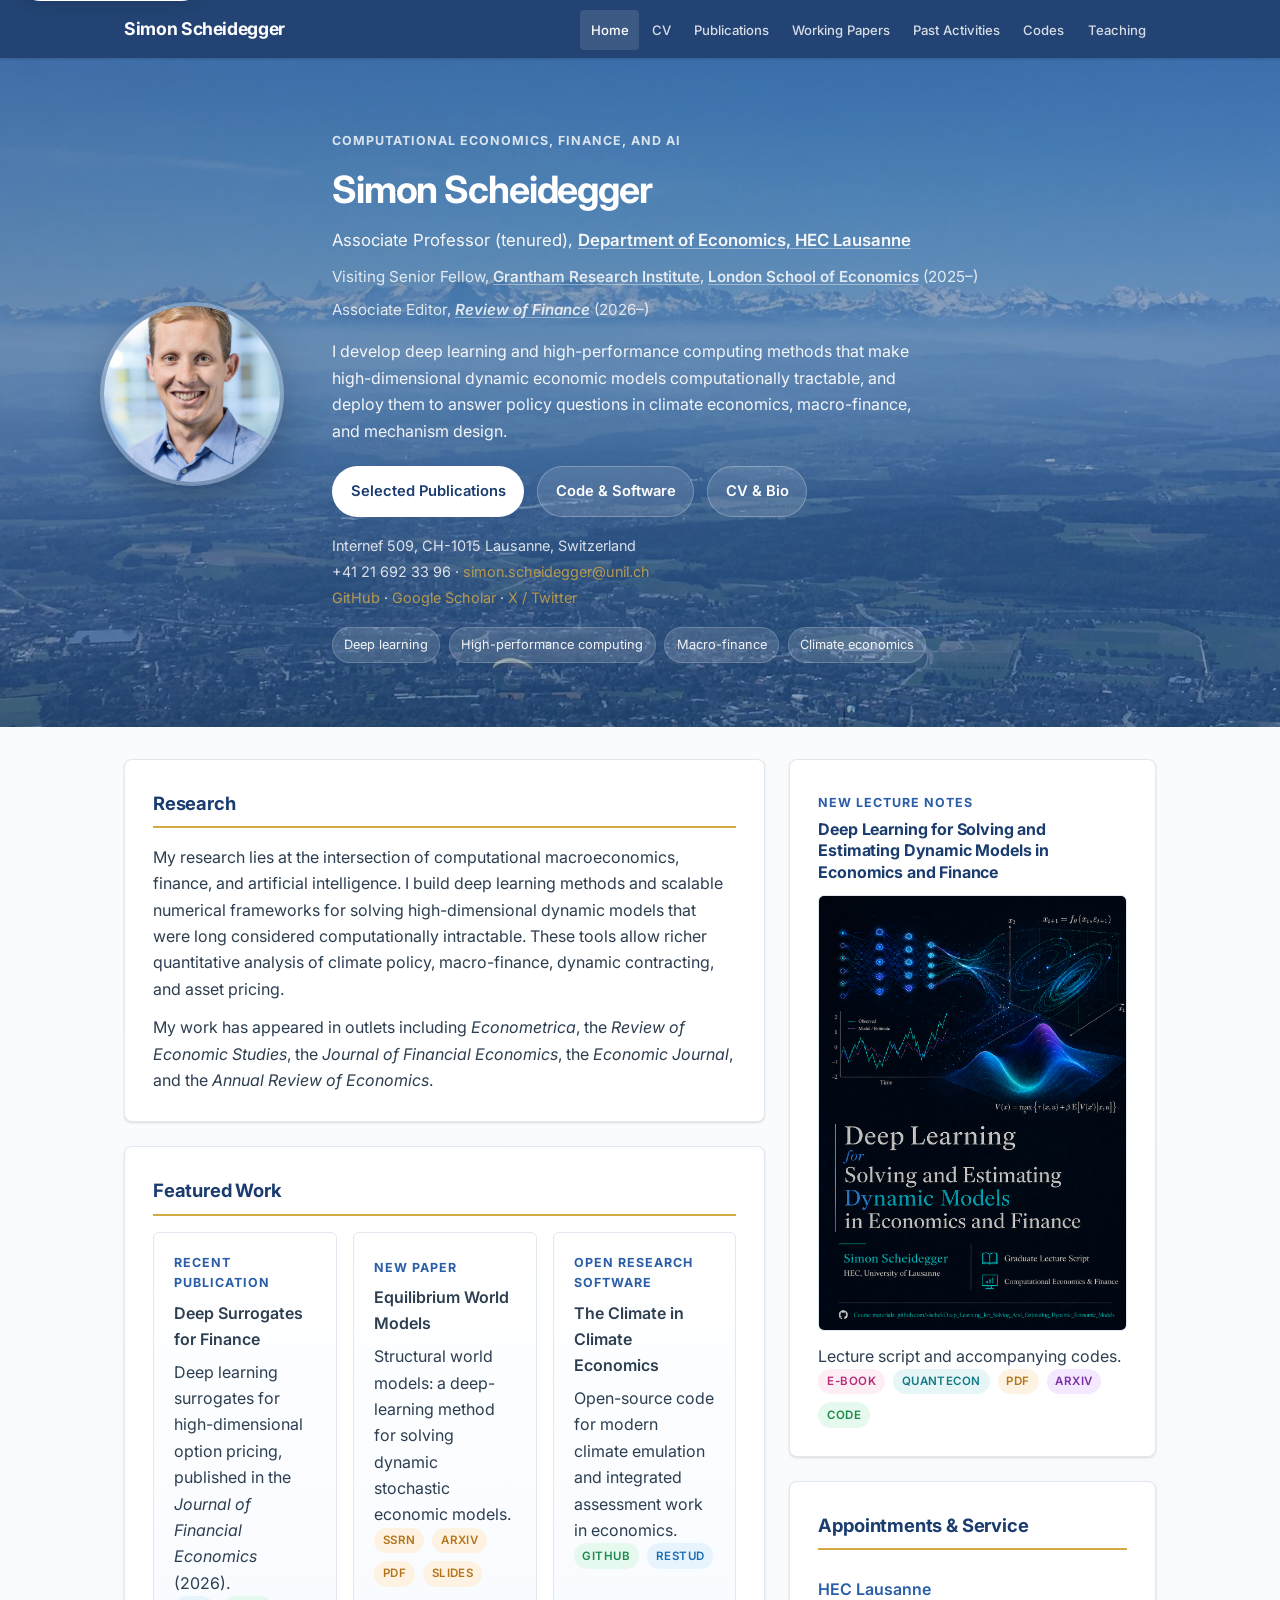
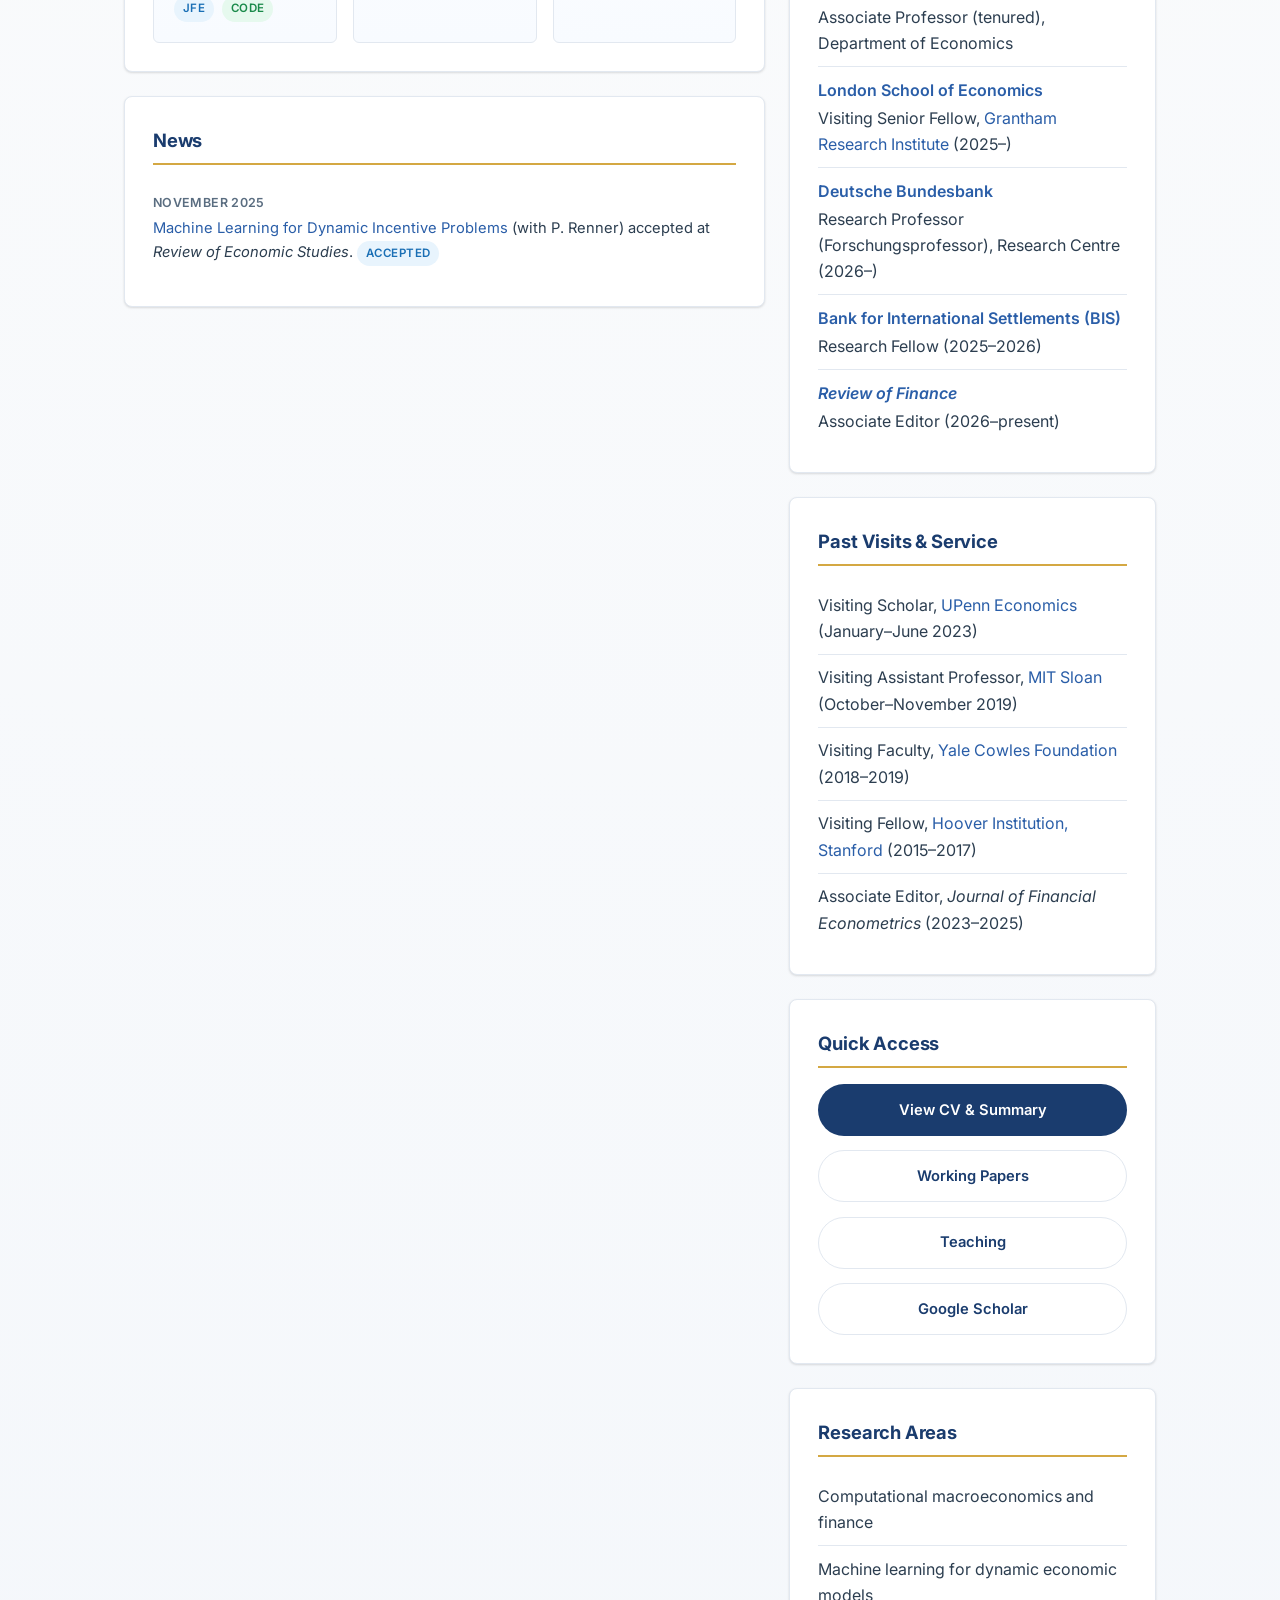
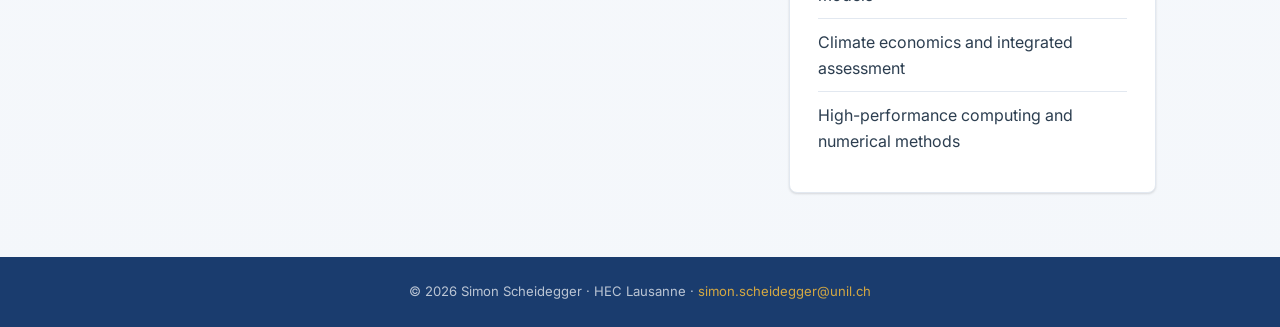
==== index.html @ c7ef3d3a "Reorganize home-page sidebar for readability - Fix double spacing between cards (card margin plus gr" ====
<!DOCTYPE html>
<html lang="en">
<head>
  <meta charset="UTF-8">
  <meta name="viewport" content="width=device-width, initial-scale=1.0">
  <title>Simon Scheidegger | Computational Economics, Finance, and AI</title>
  <meta name="description" content="Personal website of Simon Scheidegger, Associate Professor at HEC Lausanne. Research in computational macroeconomics, finance, climate economics, and machine learning.">
  <link rel="canonical" href="https://sischei.github.io/">
  <meta property="og:site_name" content="Simon Scheidegger">
  <meta property="og:title" content="Simon Scheidegger | Computational Economics, Finance, and AI">
  <meta property="og:description" content="Research in computational macroeconomics, finance, climate economics, and machine learning at HEC Lausanne.">
  <meta property="og:type" content="website">
  <meta property="og:url" content="https://sischei.github.io/">
  <meta property="og:image" content="https://sischei.github.io/assets/portrait-share.jpg">
  <meta property="og:image:alt" content="Portrait of Simon Scheidegger">
  <meta name="twitter:card" content="summary">
  <meta name="twitter:title" content="Simon Scheidegger">
  <meta name="twitter:description" content="Computational economics, finance, climate economics, and machine learning.">
  <meta name="twitter:image" content="https://sischei.github.io/assets/portrait-share.jpg">
  <link rel="icon" href="assets/favicon.png" type="image/png">
  <link rel="preconnect" href="https://fonts.googleapis.com">
  <link rel="preconnect" href="https://fonts.gstatic.com" crossorigin>
  <link href="https://fonts.googleapis.com/css2?family=Inter:wght@400;500;600;700&display=swap" rel="stylesheet">
  <link rel="stylesheet" href="style.css">
  <script src="script.js" defer></script>
</head>
<body>
<a class="skip-link" href="#main-content">Skip to main content</a>

<nav class="navbar">
  <div class="navbar-inner">
    <a href="index.html" class="nav-brand">Simon Scheidegger</a>
    <button class="nav-toggle" type="button" aria-label="Toggle navigation" aria-controls="site-navigation" aria-expanded="false">&#9776;</button>
    <ul class="nav-links" id="site-navigation">
      <li><a href="index.html" class="active">Home</a></li>
      <li><a href="cv.html">CV</a></li>
      <li><a href="publications.html">Publications</a></li>
      <li><a href="working-papers.html">Working Papers</a></li>
      <li><a href="activities.html">Past Activities</a></li>
      <li><a href="codes.html">Codes</a></li>
      <li><a href="teaching.html">Teaching</a></li>
    </ul>
  </div>
</nav>

<header class="hero">
  <div class="hero-inner">
    <img src="assets/photo-hero.jpg" alt="Simon Scheidegger" class="hero-photo" width="480" height="480" fetchpriority="high">
    <div class="hero-text">
      <p class="eyebrow">Computational Economics, Finance, and AI</p>
      <h1>Simon Scheidegger</h1>
      <p class="subtitle">Associate Professor (tenured), <a href="https://www.unil.ch/de/home.html">Department of Economics, HEC Lausanne</a></p>
      <p class="subtitle subtitle-muted">Visiting Senior Fellow, <a href="https://www.lse.ac.uk/granthaminstitute/profile/simon-scheidegger/" target="_blank" rel="noopener noreferrer">Grantham Research Institute</a>, <a href="https://www.lse.ac.uk/granthaminstitute/profile/simon-scheidegger/" target="_blank" rel="noopener noreferrer">London School of Economics</a> (2025&ndash;)</p>
      <p class="subtitle subtitle-muted">Associate Editor, <a href="https://academic.oup.com/rof" target="_blank" rel="noopener noreferrer"><em>Review of Finance</em></a> (2026&ndash;)</p>
      <p class="hero-lede">I develop deep learning and high-performance computing methods that make high-dimensional dynamic economic models computationally tractable, and deploy them to answer policy questions in climate economics, macro-finance, and mechanism design.</p>
      <div class="hero-actions">
        <a class="button button-primary" href="publications.html">Selected Publications</a>
        <a class="button button-secondary" href="codes.html">Code &amp; Software</a>
        <a class="button button-secondary" href="cv.html">CV &amp; Bio</a>
      </div>
      <div class="hero-contact">
        Internef 509, CH-1015 Lausanne, Switzerland<br>
        +41 21 692 33 96 &middot; <a href="mailto:simon.scheidegger@unil.ch">simon.scheidegger@unil.ch</a><br>
        <a href="https://github.com/sischei" target="_blank" rel="noopener noreferrer">GitHub</a> &middot;
        <a href="https://scholar.google.ch/citations?user=PdVLxZwAAAAJ&hl=en" target="_blank" rel="noopener noreferrer">Google Scholar</a> &middot;
        <a href="https://x.com/comp_simon" target="_blank" rel="noopener noreferrer">X / Twitter</a>
      </div>
      <ul class="tag-list" aria-label="Research areas">
        <li class="tag">Deep learning</li>
        <li class="tag">High-performance computing</li>
        <li class="tag">Macro-finance</li>
        <li class="tag">Climate economics</li>
      </ul>
    </div>
  </div>
</header>

<main class="main" id="main-content">
  <div class="home-layout">
    <div class="home-main">
      <section class="card">
        <h2>Research</h2>
        <p>My research lies at the intersection of computational macroeconomics, finance, and artificial intelligence. I build deep learning methods and scalable numerical frameworks for solving high-dimensional dynamic models that were long considered computationally intractable. These tools allow richer quantitative analysis of climate policy, macro-finance, dynamic contracting, and asset pricing.</p>
        <p>My work has appeared in outlets including <em>Econometrica</em>, the <em>Review of Economic Studies</em>, the <em>Journal of Financial Economics</em>, the <em>Economic Journal</em>, and the <em>Annual Review of Economics</em>.</p>
      </section>

      <section class="card">
        <h2>Featured Work</h2>
        <div class="spotlight-grid">
          <article class="spotlight-card">
            <p class="eyebrow">Recent Publication</p>
            <h3>Deep Surrogates for Finance</h3>
            <p>Deep learning surrogates for high-dimensional option pricing, published in the <em>Journal of Financial Economics</em> (2026).</p>
            <div class="repo-links">
              <a class="badge badge-journal" href="https://www.sciencedirect.com/science/article/pii/S0304405X25002302?dgcid=coauthor" target="_blank" rel="noopener noreferrer">JFE</a>
              <a class="badge badge-code" href="https://github.com/DeepSurrogate/OptionPricing" target="_blank" rel="noopener noreferrer">Code</a>
            </div>
          </article>

          <article class="spotlight-card">
            <p class="eyebrow">New Paper</p>
            <h3>Equilibrium World Models</h3>
            <p>Structural world models: a deep-learning method for solving dynamic stochastic economic models.</p>
            <div class="repo-links">
              <a class="badge badge-pdf" href="https://papers.ssrn.com/sol3/papers.cfm?abstract_id=6977559" target="_blank" rel="noopener noreferrer">SSRN</a>
              <a class="badge badge-pdf" href="https://arxiv.org/abs/2606.23463" target="_blank" rel="noopener noreferrer">ArXiv</a>
              <a class="badge badge-pdf" href="https://drive.google.com/file/d/1yLDOnxJZqi20e06ag1ygpTGq5VO4GqJF/view?usp=sharing" target="_blank" rel="noopener noreferrer">PDF</a>
              <a class="badge badge-pdf" href="https://drive.google.com/file/d/1AYAnRVXJvpzeoS_pNgqZgXkEqRp7NFZq/view?usp=sharing" target="_blank" rel="noopener noreferrer">Slides</a>
            </div>
          </article>

          <article class="spotlight-card">
            <p class="eyebrow">Open Research Software</p>
            <h3>The Climate in Climate Economics</h3>
            <p>Open-source code for modern climate emulation and integrated assessment work in economics.</p>
            <div class="repo-links">
              <a class="badge badge-code" href="https://github.com/ClimateChangeEcon/Climate_in_Climate_Economics" target="_blank" rel="noopener noreferrer">GitHub</a>
              <a class="badge badge-journal" href="https://academic.oup.com/restud/advance-article-abstract/doi/10.1093/restud/rdae011/7593489" target="_blank" rel="noopener noreferrer">ReStud</a>
            </div>
          </article>
        </div>
      </section>

      <section class="card">
        <h2>News</h2>

        <div class="news-item">
          <div class="news-date">November 2025</div>
          <div class="news-text"><a href="https://papers.ssrn.com/sol3/papers.cfm?abstract_id=3282487" target="_blank" rel="noopener noreferrer">Machine Learning for Dynamic Incentive Problems</a> (with P. Renner) accepted at <em>Review of Economic Studies</em>. <span class="badge badge-accepted">Accepted</span></div>
        </div>
      </section>
    </div>

    <aside class="home-side">
      <section class="card coming-soon-card">
        <p class="eyebrow">New Lecture Notes</p>
        <h2>Deep Learning for Solving and Estimating Dynamic Models in Economics and Finance</h2>
        <a href="https://github.com/sischei/Deep_Learning_for_Solving_And_Estimating_Dynamic_Economic_Models" target="_blank" rel="noopener noreferrer">
          <img src="assets/deep_learning_dynamic_models_hero.png" alt="Deep Learning for Solving and Estimating Dynamic Models in Economics and Finance" class="coming-soon-image" loading="lazy">
        </a>
        <p>Lecture script and accompanying codes.</p>
        <div class="repo-links">
          <a class="badge badge-book" href="https://sischei.github.io/Deep_Learning_for_Solving_And_Estimating_Dynamic_Economic_Models/" target="_blank" rel="noopener noreferrer">E-Book</a>
          <a class="badge badge-quantecon" href="https://quantecon.org/books/" target="_blank" rel="noopener noreferrer">QuantEcon</a>
          <a class="badge badge-pdf" href="https://github.com/sischei/Deep_Learning_for_Solving_And_Estimating_Dynamic_Economic_Models/blob/main/lecture_script/Deep_Learning_for_Solving_And_Estimating_Dynamic_Economic_Models.pdf" target="_blank" rel="noopener noreferrer">PDF</a>
          <a class="badge badge-wp" href="https://arxiv.org/abs/2605.14493" target="_blank" rel="noopener noreferrer">arXiv</a>
          <a class="badge badge-code" href="https://github.com/sischei/Deep_Learning_for_Solving_And_Estimating_Dynamic_Economic_Models" target="_blank" rel="noopener noreferrer">Code</a>
        </div>
      </section>

      <section class="card">
        <h2>Appointments &amp; Service</h2>
        <ul class="clean-list">
          <li>
            <span class="detail-label"><a href="https://www.unil.ch/de/home.html" target="_blank" rel="noopener noreferrer">HEC Lausanne</a></span>
            Associate Professor (tenured), Department of Economics
          </li>
          <li>
            <span class="detail-label"><a href="https://www.lse.ac.uk/granthaminstitute/profile/simon-scheidegger/" target="_blank" rel="noopener noreferrer">London School of Economics</a></span>
            Visiting Senior Fellow, <a href="https://www.lse.ac.uk/granthaminstitute/profile/simon-scheidegger/" target="_blank" rel="noopener noreferrer">Grantham Research Institute</a> (2025&ndash;)
          </li>
          <li>
            <span class="detail-label"><a href="https://www.bundesbank.de/de/bundesbank/forschung/forschungszentrum/forschungsbeirat-professoren-und-research-fellows-604446" target="_blank" rel="noopener noreferrer">Deutsche Bundesbank</a></span>
            Research Professor (Forschungsprofessor), Research Centre (2026&ndash;)
          </li>
          <li>
            <span class="detail-label"><a href="https://www.bis.org/" target="_blank" rel="noopener noreferrer">Bank for International Settlements (BIS)</a></span>
            Research Fellow (2025&ndash;2026)
          </li>
          <li>
            <span class="detail-label"><a href="https://academic.oup.com/rof" target="_blank" rel="noopener noreferrer"><em>Review of Finance</em></a></span>
            Associate Editor (2026&ndash;present)
          </li>
        </ul>
      </section>

      <section class="card">
        <h2>Past Visits &amp; Service</h2>
        <ul class="clean-list">
          <li>Visiting Scholar, <a href="https://economics.sas.upenn.edu/people/simon-scheidegger" target="_blank" rel="noopener noreferrer">UPenn Economics</a> (January&ndash;June 2023)</li>
          <li>Visiting Assistant Professor, <a href="https://mitsloan.mit.edu/" target="_blank" rel="noopener noreferrer">MIT Sloan</a> (October&ndash;November 2019)</li>
          <li>Visiting Faculty, <a href="https://cowles.yale.edu/" target="_blank" rel="noopener noreferrer">Yale Cowles Foundation</a> (2018&ndash;2019)</li>
          <li>Visiting Fellow, <a href="https://www.hoover.org/profiles/simon-scheidegger" target="_blank" rel="noopener noreferrer">Hoover Institution, Stanford</a> (2015&ndash;2017)</li>
          <li>Associate Editor, <em>Journal of Financial Econometrics</em> (2023&ndash;2025)</li>
        </ul>
      </section>

      <section class="card">
        <h2>Quick Access</h2>
        <div class="stack-sm">
          <a class="button button-dark" href="cv.html">View CV &amp; Summary</a>
          <a class="button button-outline" href="working-papers.html">Working Papers</a>
          <a class="button button-outline" href="teaching.html">Teaching</a>
          <a class="button button-outline" href="https://scholar.google.ch/citations?user=PdVLxZwAAAAJ&hl=en" target="_blank" rel="noopener noreferrer">Google Scholar</a>
        </div>
      </section>

      <section class="card">
        <h2>Research Areas</h2>
        <ul class="clean-list">
          <li>Computational macroeconomics and finance</li>
          <li>Machine learning for dynamic economic models</li>
          <li>Climate economics and integrated assessment</li>
          <li>High-performance computing and numerical methods</li>
        </ul>
      </section>
    </aside>
  </div>
</main>

<footer class="footer">
  &copy; 2026 Simon Scheidegger &middot; HEC Lausanne &middot; <a href="mailto:simon.scheidegger@unil.ch">simon.scheidegger@unil.ch</a>
</footer>

<!-- Statcounter -->
<script type="text/javascript">
var sc_project=13214206;
var sc_invisible=1;
var sc_security="5e0424dd";
</script>
<script type="text/javascript" src="https://www.statcounter.com/counter/counter.js" async></script>
<noscript><div class="statcounter"><a title="Web Analytics" href="https://statcounter.com/" target="_blank"><img class="statcounter" src="https://c.statcounter.com/13214206/0/5e0424dd/1/" alt="Web Analytics" referrerPolicy="no-referrer-when-downgrade"></a></div></noscript>
</body>
</html>
---- style.css ----
/* ===== Reset & Base ===== */
*, *::before, *::after { box-sizing: border-box; margin: 0; padding: 0; }

:root {
  --primary: #1a3c6e;
  --primary-light: #2a5ea8;
  --accent: #d4a843;
  --bg: #fafbfc;
  --bg-card: #ffffff;
  --text: #2c3e50;
  --text-light: #5a6d80;
  --border: #e2e8f0;
  --shadow: 0 1px 3px rgba(0,0,0,.08), 0 1px 2px rgba(0,0,0,.06);
  --shadow-lg: 0 4px 14px rgba(0,0,0,.1);
  --radius: 8px;
  --max-w: 1080px;
  --font: 'Inter', -apple-system, BlinkMacSystemFont, 'Segoe UI', Roboto, sans-serif;
}

html { scroll-behavior: smooth; font-size: 16px; }

body {
  font-family: var(--font);
  color: var(--text);
  background: radial-gradient(circle at top, #f7fbff 0, var(--bg) 32%, #f4f7fb 100%);
  line-height: 1.65;
  -webkit-font-smoothing: antialiased;
}

a { color: var(--primary-light); text-decoration: none; transition: color .2s; }
a:hover { color: var(--accent); }
a:focus-visible,
button:focus-visible,
input:focus-visible,
select:focus-visible {
  outline: 3px solid rgba(212, 168, 67, .45);
  outline-offset: 3px;
}

img { max-width: 100%; display: block; }
[hidden] { display: none !important; }

.skip-link {
  position: absolute;
  left: 1rem;
  top: -3rem;
  background: #fff;
  color: var(--primary);
  border-radius: 999px;
  padding: .7rem 1rem;
  box-shadow: var(--shadow-lg);
  z-index: 1000;
  font-weight: 600;
}
.skip-link:focus { top: 1rem; }

/* ===== Navigation ===== */
.navbar {
  position: sticky;
  top: 0;
  z-index: 100;
  background: rgba(26, 60, 110, .96);
  backdrop-filter: blur(10px);
  box-shadow: var(--shadow);
}

.navbar-inner {
  max-width: var(--max-w);
  margin: 0 auto;
  display: flex;
  align-items: center;
  justify-content: space-between;
  padding: 0 1.5rem;
}

.nav-brand {
  color: #fff;
  font-weight: 700;
  font-size: 1.1rem;
  padding: .9rem 0;
  letter-spacing: -.02em;
}

.nav-links { display: flex; gap: .15rem; list-style: none; flex-wrap: wrap; }

.nav-links a {
  color: rgba(255,255,255,.82);
  font-size: .82rem;
  font-weight: 500;
  padding: .75rem .65rem;
  border-radius: 4px;
  transition: background .2s, color .2s;
  white-space: nowrap;
}

.nav-links a:hover,
.nav-links a.active {
  background: rgba(255,255,255,.12);
  color: #fff;
}

.nav-toggle {
  display: none;
  background: none;
  border: none;
  color: #fff;
  font-size: 1.5rem;
  cursor: pointer;
  padding: .5rem;
  line-height: 1;
}

/* ===== Hero (home page) ===== */
.hero {
  background: linear-gradient(135deg, rgba(26,60,110,.55) 0%, rgba(30,79,143,.50) 100%),
              url('assets/alps-hero.jpg') center 42%/cover no-repeat;
  color: #fff;
  padding: 4.25rem 1.5rem 4rem;
}

.hero-inner {
  max-width: var(--max-w);
  margin: 0 auto;
  display: flex;
  align-items: center;
  gap: 3rem;
}

.hero-photo {
  width: 184px;
  height: 184px;
  border-radius: 50%;
  object-fit: cover;
  border: 4px solid rgba(255,255,255,.28);
  box-shadow: 0 16px 38px rgba(10, 22, 41, .28);
  flex-shrink: 0;
}

.hero-text { max-width: 720px; }
.hero-text h1 { font-size: 2.35rem; font-weight: 700; letter-spacing: -.03em; margin-bottom: .35rem; }
.hero-text .subtitle { font-size: 1.05rem; opacity: .94; margin-bottom: .55rem; }
.hero-text .subtitle-muted { font-size: .95rem; opacity: .82; }
.hero-text .subtitle a { color: #fff; font-weight: 600; text-decoration: underline; text-decoration-color: rgba(255,255,255,.45); text-underline-offset: 2px; }
.hero-lede {
  margin: 1rem 0 1.3rem;
  max-width: 58ch;
  font-size: 1rem;
  color: rgba(255,255,255,.92);
}
.hero-contact { font-size: .9rem; opacity: .82; line-height: 1.8; }
.hero-contact a { color: var(--accent); }
.hero-actions {
  display: flex;
  flex-wrap: wrap;
  gap: .8rem;
  margin: 1.35rem 0 1rem;
}

/* ===== Page Header (sub-pages) ===== */
.page-header {
  background: linear-gradient(135deg, rgba(26,60,110,.55) 0%, rgba(30,79,143,.50) 100%),
              url('assets/alps-hero.jpg') center 42%/cover no-repeat;
  color: #fff;
  padding: 2.2rem 1.5rem 1.8rem;
}
.page-header-inner { max-width: var(--max-w); margin: 0 auto; }
.page-header h1 { font-size: 1.7rem; font-weight: 700; letter-spacing: -.02em; }
.page-header p { opacity: .8; margin-top: .3rem; font-size: .95rem; }
.page-actions {
  display: flex;
  flex-wrap: wrap;
  gap: .8rem;
  margin-top: 1.1rem;
}

/* ===== Main Content ===== */
.main { max-width: var(--max-w); margin: 0 auto; padding: 2rem 1.5rem 4rem; }

/* ===== Section Cards ===== */
.card {
  background: var(--bg-card);
  border: 1px solid var(--border);
  border-radius: var(--radius);
  padding: 1.75rem;
  margin-bottom: 1.5rem;
  box-shadow: var(--shadow);
}

.card h2 {
  font-size: 1.15rem;
  font-weight: 700;
  color: var(--primary);
  margin-bottom: 1rem;
  padding-bottom: .5rem;
  border-bottom: 2px solid var(--accent);
  letter-spacing: -.01em;
}

.card h3 { font-size: 1rem; font-weight: 600; color: var(--text); margin: 1rem 0 .4rem; }
.card p + p { margin-top: .75rem; }

.eyebrow {
  display: inline-block;
  margin-bottom: .5rem;
  font-size: .78rem;
  font-weight: 700;
  letter-spacing: .08em;
  text-transform: uppercase;
  color: rgba(255,255,255,.8);
}

.button {
  display: inline-flex;
  align-items: center;
  justify-content: center;
  min-height: 2.75rem;
  padding: .8rem 1.1rem;
  border-radius: 999px;
  font-weight: 600;
  font-size: .92rem;
  transition: transform .15s ease, background .2s ease, color .2s ease, border-color .2s ease;
  border: 1px solid transparent;
}
.button:hover { transform: translateY(-1px); color: inherit; }
.button-primary {
  background: #fff;
  color: var(--primary);
}
.button-primary:hover {
  background: #f5f8fc;
  color: var(--primary);
}
.button-secondary {
  background: rgba(255,255,255,.12);
  border-color: rgba(255,255,255,.26);
  color: #fff;
}
.button-secondary:hover {
  background: rgba(255,255,255,.2);
  color: #fff;
}
.button-dark {
  background: var(--primary);
  color: #fff;
}
.button-dark:hover {
  background: var(--primary-light);
  color: #fff;
}
.button-outline {
  background: transparent;
  border-color: var(--border);
  color: var(--primary);
}
.button-outline:hover {
  background: #f5f8fc;
  color: var(--primary);
}

/* ===== Tags / Badges ===== */
.badge {
  display: inline-block;
  font-size: .72rem;
  font-weight: 600;
  padding: .2rem .55rem;
  border-radius: 99px;
  text-transform: uppercase;
  letter-spacing: .04em;
}
.badge-journal   { background: #e8f4fd; color: #1a6fb5; }
.badge-code      { background: #e6f9ee; color: #1a8a4a; }
.badge-pdf       { background: #fef3e2; color: #b5741a; }
.badge-new       { background: #ffe8e8; color: #c0392b; }
.badge-accepted  { background: #e8f4fd; color: #1a6fb5; }
.badge-wp        { background: #f3e8fd; color: #7b2ea8; }
.badge-book      { background: #fdeef6; color: #b52e78; }
.badge-quantecon { background: #e6f6f7; color: #147a86; }
.badge-event     { background: #fff4e0; color: #b0601a; }
.badge-video     { background: #ffe8e8; color: #c0392b; }

.tag-list,
.clean-list {
  list-style: none;
  padding: 0;
}
.tag-list {
  display: flex;
  flex-wrap: wrap;
  gap: .55rem;
  margin-top: 1rem;
}
.tag {
  display: inline-flex;
  align-items: center;
  padding: .38rem .7rem;
  border-radius: 999px;
  background: rgba(255,255,255,.14);
  border: 1px solid rgba(255,255,255,.18);
  color: rgba(255,255,255,.92);
  font-size: .8rem;
}

.clean-list li {
  padding: .6rem 0;
  border-bottom: 1px solid var(--border);
}
.clean-list li:last-child { border-bottom: none; }

.detail-label {
  display: block;
  color: var(--primary);
  font-weight: 600;
  margin-bottom: .1rem;
}

/* ===== Publication List ===== */
.pub-list { list-style: none; }

.pub-item {
  padding: 1rem 0;
  border-bottom: 1px solid var(--border);
}
.pub-item:last-child { border-bottom: none; }

.pub-title { font-weight: 600; font-size: .95rem; }
.pub-title a { color: var(--primary-light); }
.pub-title a:hover { color: var(--accent); text-decoration: underline; }
.pub-authors { font-size: .85rem; color: var(--text-light); margin: .2rem 0; }
.pub-venue { font-size: .85rem; color: var(--text-light); font-style: italic; }
.pub-links { margin-top: .4rem; display: flex; gap: .5rem; flex-wrap: wrap; }

/* ===== Announcement Banner ===== */
.announcement-banner {
  background: linear-gradient(135deg, var(--primary) 0%, var(--primary-light) 100%);
  color: #fff;
  border-radius: 10px;
  padding: 1.25rem 1.5rem;
  margin-bottom: 1.5rem;
}
.announcement-inner {
  display: flex;
  align-items: center;
  justify-content: space-between;
  gap: 1.5rem;
  flex-wrap: wrap;
}
.announcement-text {
  display: flex;
  flex-direction: column;
  gap: .25rem;
}
.announcement-text strong {
  font-size: 1.05rem;
}
.announcement-text span {
  font-size: .88rem;
  opacity: .9;
}
.announcement-deadline {
  font-weight: 600;
  opacity: 1 !important;
  color: var(--accent);
}
.announcement-banner .button {
  background: #fff;
  color: var(--primary);
  white-space: nowrap;
  flex-shrink: 0;
}
.announcement-banner .button:hover {
  background: var(--accent);
  color: #fff;
}
@media (max-width: 600px) {
  .announcement-inner {
    flex-direction: column;
    align-items: flex-start;
  }
  .announcement-banner .button {
    align-self: stretch;
    text-align: center;
  }
}

/* ===== News List ===== */
.news-item { padding: .75rem 0; border-bottom: 1px solid var(--border); }
.news-item:last-child { border-bottom: none; }
.news-date { font-size: .78rem; color: var(--text-light); font-weight: 600; text-transform: uppercase; letter-spacing: .03em; }
.news-text { font-size: .92rem; margin-top: .15rem; }

/* ===== Info Grid ===== */
.info-grid {
  display: grid;
  grid-template-columns: repeat(auto-fit, minmax(280px, 1fr));
  gap: 1.5rem;
}

.home-layout {
  display: grid;
  grid-template-columns: minmax(0, 1.75fr) minmax(280px, 1fr);
  gap: 1.5rem;
  align-items: start;
}

.home-main,
.home-side {
  display: grid;
  gap: 1.5rem;
}

.home-main > .card,
.home-side > .card { margin-bottom: 0; }

.spotlight-grid {
  display: grid;
  grid-template-columns: repeat(3, minmax(0, 1fr));
  gap: 1rem;
}

.spotlight-card {
  padding: 1.25rem;
  border: 1px solid var(--border);
  border-radius: calc(var(--radius) - 2px);
  background: linear-gradient(180deg, #fff 0%, #f8fbff 100%);
}

.spotlight-card .eyebrow {
  color: var(--primary-light);
  margin-bottom: .35rem;
}

.spotlight-card h3 { margin-top: 0; }

.coming-soon-card .eyebrow {
  color: var(--primary-light);
  margin-bottom: .35rem;
}
.coming-soon-card h2 {
  font-size: 1rem;
  line-height: 1.35;
  border-bottom: none;
  padding-bottom: 0;
  margin-bottom: .25rem;
}
.coming-soon-image {
  display: block;
  width: 100%;
  height: auto;
  border-radius: calc(var(--radius) - 2px);
  border: 1px solid var(--border);
  margin: .75rem 0;
}

.stack-sm > * + * { margin-top: .9rem; }
.stack-sm .button { width: 100%; }

/* ===== Code Repos ===== */
.repo-card {
  background: var(--bg-card);
  border: 1px solid var(--border);
  border-radius: var(--radius);
  padding: 1.25rem 1.5rem;
  margin-bottom: 1rem;
  box-shadow: var(--shadow);
  transition: box-shadow .2s, transform .15s;
  display: flex;
  gap: 1.25rem;
  align-items: flex-start;
}
.repo-card:hover { box-shadow: var(--shadow-lg); transform: translateY(-1px); }
.repo-card h3 { font-size: .95rem; margin-bottom: .4rem; color: var(--primary); }
.repo-card p { font-size: .85rem; color: var(--text-light); margin-bottom: .6rem; }
.repo-links { display: flex; gap: .5rem; flex-wrap: wrap; }
.repo-img { width: 240px; height: 160px; object-fit: contain; border-radius: 6px; flex-shrink: 0; background: #f5f7fa; border: 1px solid var(--border); }
.repo-body { flex: 1; min-width: 0; }
@media (max-width: 768px) {
  .repo-card { flex-direction: column; }
  .repo-img { width: 100%; height: auto; max-height: 240px; }
}

/* ===== Seminar Schedule ===== */
.seminar-item { padding: .8rem 0; border-bottom: 1px solid var(--border); }
.seminar-item:last-child { border-bottom: none; }
.seminar-date { font-size: .8rem; font-weight: 600; color: var(--primary-light); }
.seminar-speaker { font-weight: 600; font-size: .92rem; }
.seminar-topic { font-size: .88rem; color: var(--text-light); font-style: italic; }
.seminar-links { margin-top: .3rem; display: flex; gap: .5rem; }

/* ===== Teaching ===== */
.teaching-year { font-size: 1.1rem; font-weight: 700; color: var(--primary); margin: 1.5rem 0 .75rem; padding-bottom: .3rem; border-bottom: 1px solid var(--border); }
.teaching-year:first-child { margin-top: 0; }

.course-item { padding: .6rem 0 .6rem 1rem; border-left: 3px solid var(--accent); margin-bottom: .75rem; }
.course-title { font-weight: 600; font-size: .92rem; }
.course-meta { font-size: .82rem; color: var(--text-light); margin-top: .15rem; }

/* ===== Activity Timeline ===== */
.timeline-item { position: relative; padding: .75rem 0 .75rem 1.5rem; border-left: 2px solid var(--border); }
.timeline-item::before {
  content: '';
  position: absolute;
  left: -5px;
  top: 1.1rem;
  width: 8px;
  height: 8px;
  border-radius: 50%;
  background: var(--primary-light);
}
.timeline-year { font-size: .78rem; font-weight: 700; color: var(--primary-light); text-transform: uppercase; letter-spacing: .03em; }

.mini-timeline {
  list-style: none;
  padding: 0;
}

.mini-timeline li {
  padding: .75rem 0 .75rem 1rem;
  border-left: 3px solid rgba(42, 94, 168, .18);
  margin-left: .25rem;
}

.mini-timeline strong {
  display: block;
  color: var(--primary);
  margin-bottom: .15rem;
}

.pub-toolbar {
  display: grid;
  grid-template-columns: minmax(0, 1fr) 220px;
  gap: .85rem;
  margin-top: .5rem;
}

.search-input,
.search-select {
  width: 100%;
  padding: .78rem .95rem;
  border-radius: 12px;
  border: 1px solid var(--border);
  background: #fff;
  color: var(--text);
  font: inherit;
}

.filter-status {
  margin-top: .85rem;
  font-size: .88rem;
  color: var(--text-light);
}

.empty-state {
  text-align: center;
  padding: 2rem 1.25rem;
  color: var(--text-light);
}

/* ===== Footer ===== */
.footer {
  background: var(--primary);
  color: rgba(255,255,255,.7);
  text-align: center;
  padding: 1.5rem;
  font-size: .82rem;
}
.footer a { color: var(--accent); }

/* ===== Responsive ===== */
@media (max-width: 768px) {
  .nav-links { display: none; flex-direction: column; width: 100%; padding: .5rem 0; }
  .nav-links.open { display: flex; }
  .nav-toggle { display: block; }
  .navbar-inner { flex-wrap: wrap; }
  .hero-inner { flex-direction: column; text-align: center; }
  .hero-photo { width: 120px; height: 120px; }
  .hero-text h1 { font-size: 1.6rem; }
  .hero-actions,
  .page-actions { justify-content: center; }
  .hero-lede { margin-left: auto; margin-right: auto; }
  .home-layout,
  .spotlight-grid,
  .pub-toolbar { grid-template-columns: 1fr; }
  .info-grid { grid-template-columns: 1fr; }
}

@media (max-width: 960px) {
  .home-layout,
  .spotlight-grid {
    grid-template-columns: 1fr;
  }
}
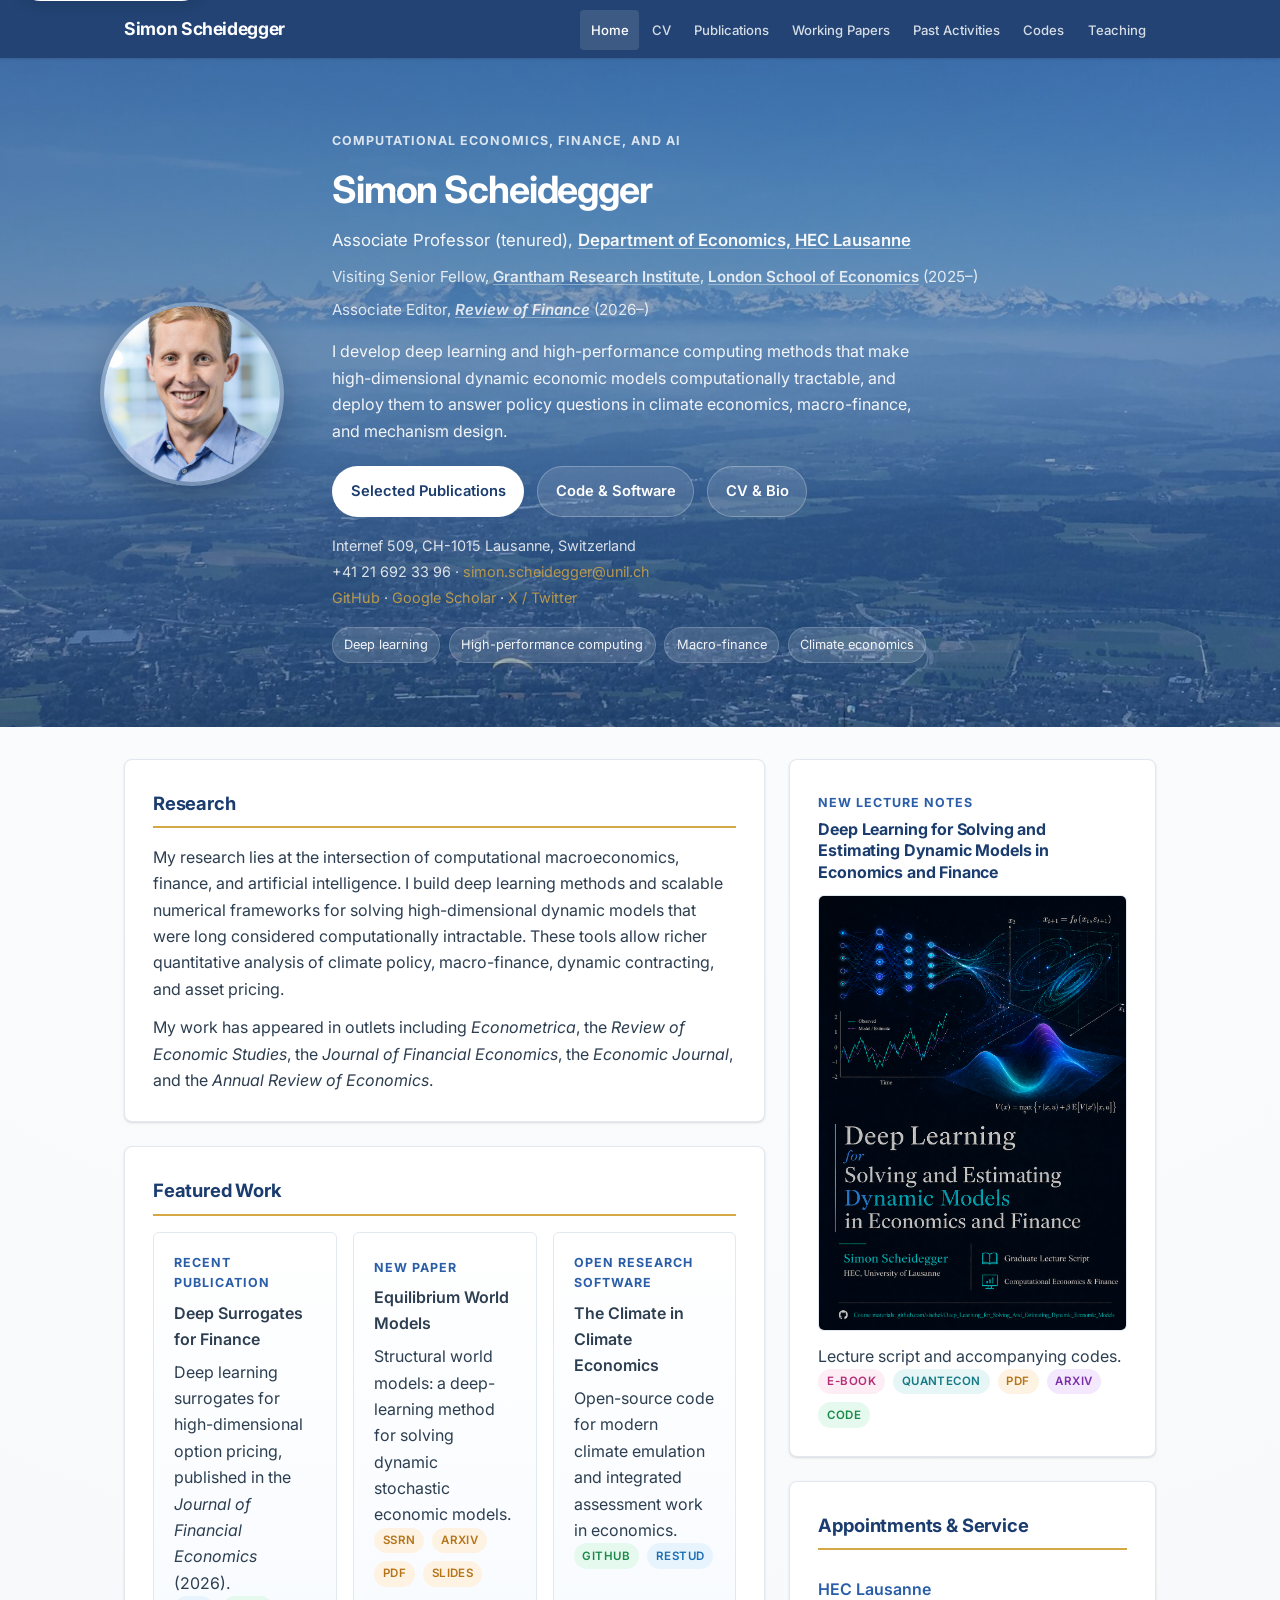
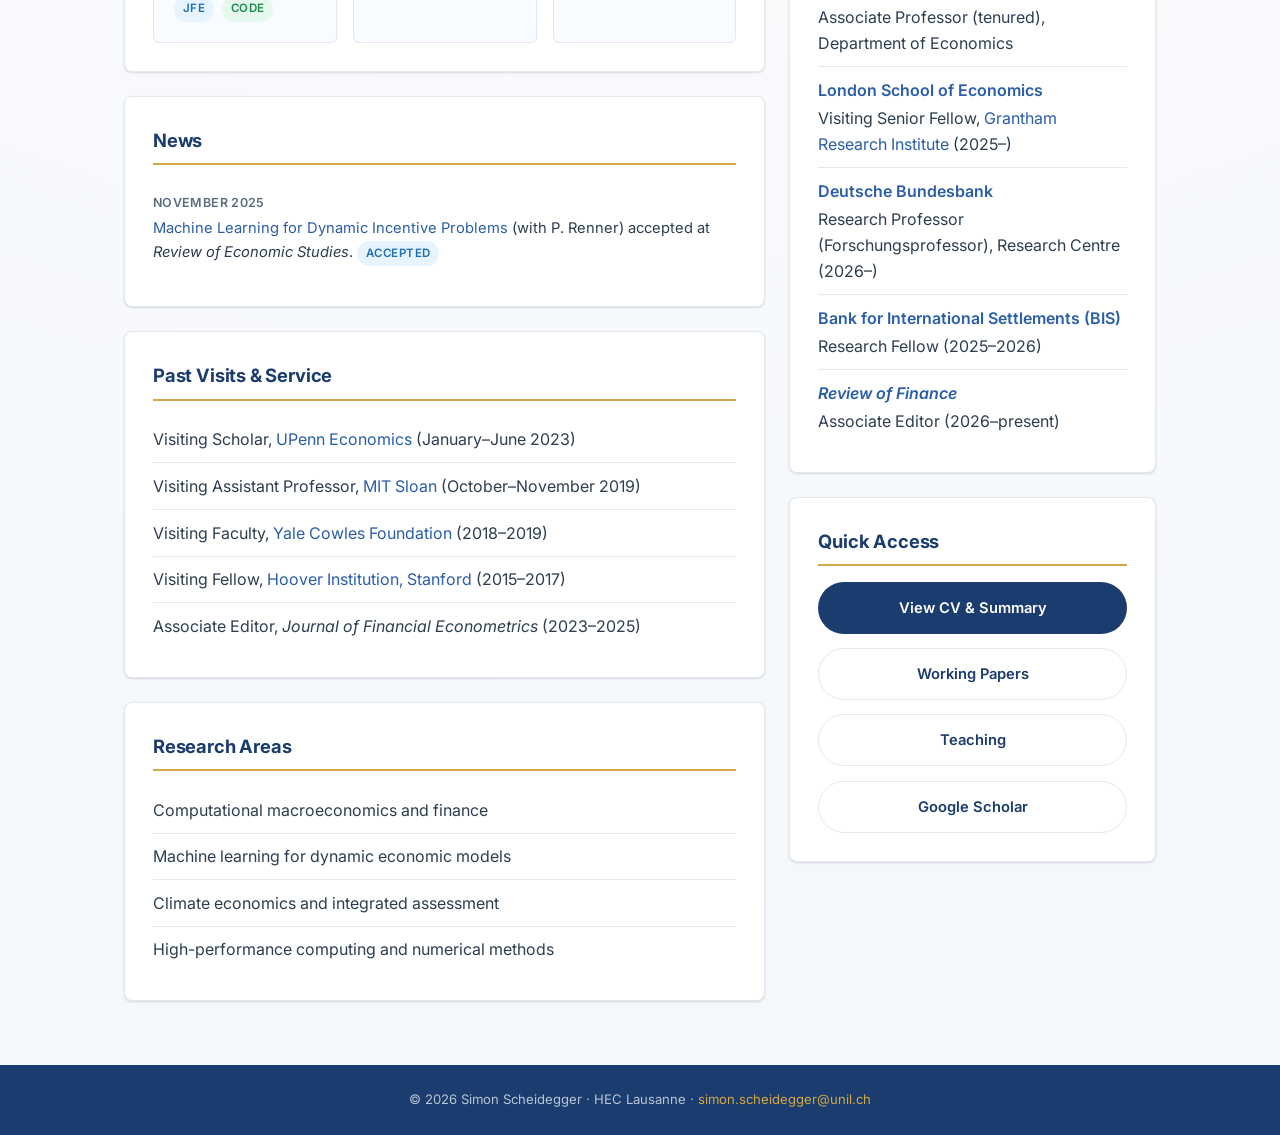
==== commit ecac0c75: "Balance home-page columns by moving two cards under News Co-Authored-By: Claude Fable 5.1 <noreply@a" ====
--- a/index.html
+++ b/index.html
@@ -129,6 +129,27 @@
           <div class="news-text"><a href="https://papers.ssrn.com/sol3/papers.cfm?abstract_id=3282487" target="_blank" rel="noopener noreferrer">Machine Learning for Dynamic Incentive Problems</a> (with P. Renner) accepted at <em>Review of Economic Studies</em>. <span class="badge badge-accepted">Accepted</span></div>
         </div>
       </section>
+
+      <section class="card">
+        <h2>Past Visits &amp; Service</h2>
+        <ul class="clean-list">
+          <li>Visiting Scholar, <a href="https://economics.sas.upenn.edu/people/simon-scheidegger" target="_blank" rel="noopener noreferrer">UPenn Economics</a> (January&ndash;June 2023)</li>
+          <li>Visiting Assistant Professor, <a href="https://mitsloan.mit.edu/" target="_blank" rel="noopener noreferrer">MIT Sloan</a> (October&ndash;November 2019)</li>
+          <li>Visiting Faculty, <a href="https://cowles.yale.edu/" target="_blank" rel="noopener noreferrer">Yale Cowles Foundation</a> (2018&ndash;2019)</li>
+          <li>Visiting Fellow, <a href="https://www.hoover.org/profiles/simon-scheidegger" target="_blank" rel="noopener noreferrer">Hoover Institution, Stanford</a> (2015&ndash;2017)</li>
+          <li>Associate Editor, <em>Journal of Financial Econometrics</em> (2023&ndash;2025)</li>
+        </ul>
+      </section>
+
+      <section class="card">
+        <h2>Research Areas</h2>
+        <ul class="clean-list">
+          <li>Computational macroeconomics and finance</li>
+          <li>Machine learning for dynamic economic models</li>
+          <li>Climate economics and integrated assessment</li>
+          <li>High-performance computing and numerical methods</li>
+        </ul>
+      </section>
     </div>
 
     <aside class="home-side">
@@ -175,17 +196,6 @@
       </section>
 
       <section class="card">
-        <h2>Past Visits &amp; Service</h2>
-        <ul class="clean-list">
-          <li>Visiting Scholar, <a href="https://economics.sas.upenn.edu/people/simon-scheidegger" target="_blank" rel="noopener noreferrer">UPenn Economics</a> (January&ndash;June 2023)</li>
-          <li>Visiting Assistant Professor, <a href="https://mitsloan.mit.edu/" target="_blank" rel="noopener noreferrer">MIT Sloan</a> (October&ndash;November 2019)</li>
-          <li>Visiting Faculty, <a href="https://cowles.yale.edu/" target="_blank" rel="noopener noreferrer">Yale Cowles Foundation</a> (2018&ndash;2019)</li>
-          <li>Visiting Fellow, <a href="https://www.hoover.org/profiles/simon-scheidegger" target="_blank" rel="noopener noreferrer">Hoover Institution, Stanford</a> (2015&ndash;2017)</li>
-          <li>Associate Editor, <em>Journal of Financial Econometrics</em> (2023&ndash;2025)</li>
-        </ul>
-      </section>
-
-      <section class="card">
         <h2>Quick Access</h2>
         <div class="stack-sm">
           <a class="button button-dark" href="cv.html">View CV &amp; Summary</a>
@@ -193,16 +203,6 @@
           <a class="button button-outline" href="teaching.html">Teaching</a>
           <a class="button button-outline" href="https://scholar.google.ch/citations?user=PdVLxZwAAAAJ&hl=en" target="_blank" rel="noopener noreferrer">Google Scholar</a>
         </div>
-      </section>
-
-      <section class="card">
-        <h2>Research Areas</h2>
-        <ul class="clean-list">
-          <li>Computational macroeconomics and finance</li>
-          <li>Machine learning for dynamic economic models</li>
-          <li>Climate economics and integrated assessment</li>
-          <li>High-performance computing and numerical methods</li>
-        </ul>
       </section>
     </aside>
   </div>
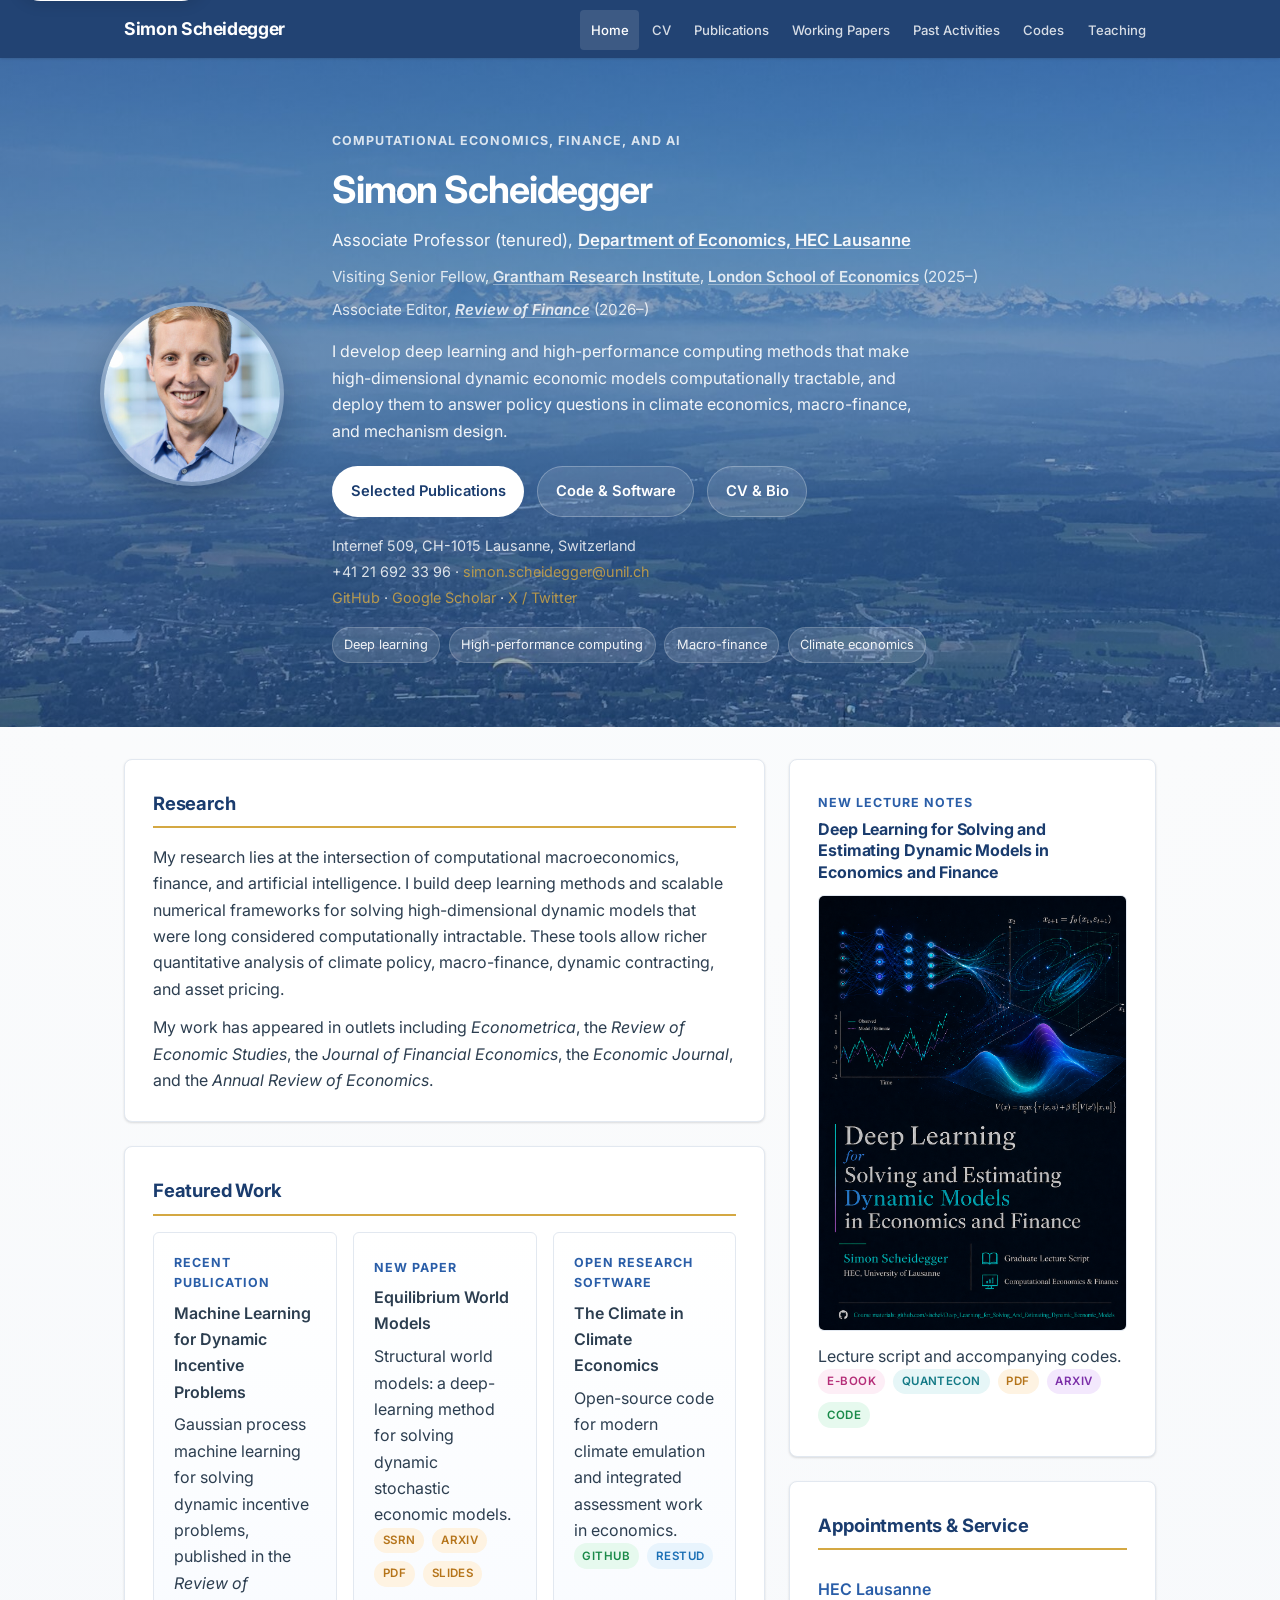
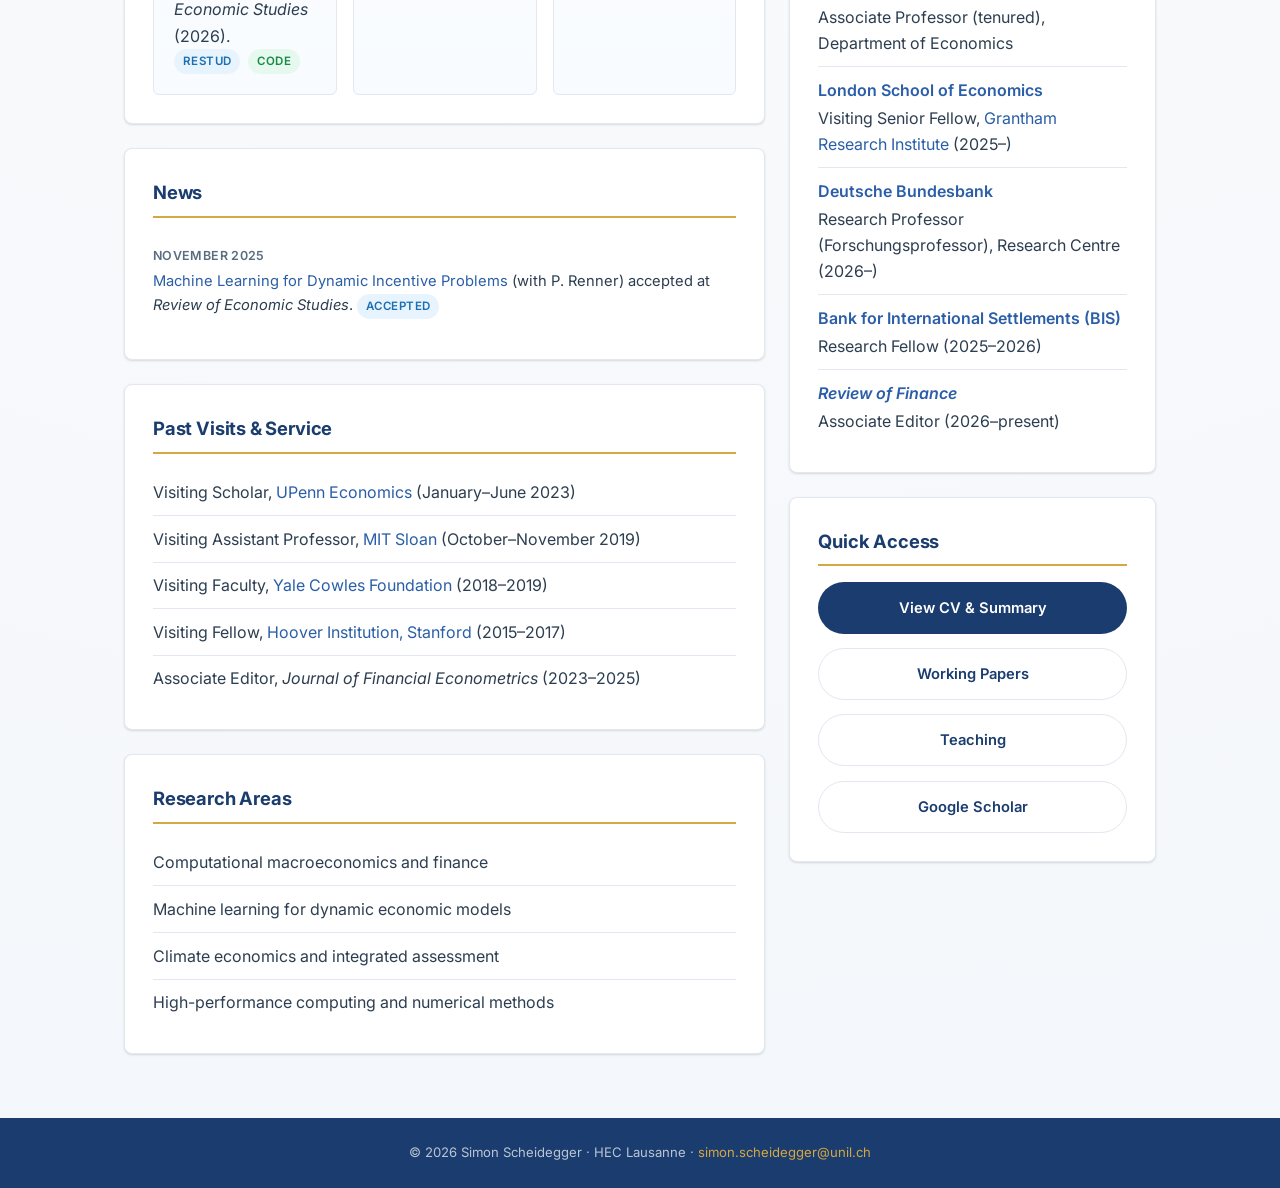
==== commit 0a2b2dd9: "Feature Machine Learning for Dynamic Incentive Problems as recent publication Co-Authored-By: Claude" ====
--- a/index.html
+++ b/index.html
@@ -89,11 +89,11 @@
         <div class="spotlight-grid">
           <article class="spotlight-card">
             <p class="eyebrow">Recent Publication</p>
-            <h3>Deep Surrogates for Finance</h3>
-            <p>Deep learning surrogates for high-dimensional option pricing, published in the <em>Journal of Financial Economics</em> (2026).</p>
+            <h3>Machine Learning for Dynamic Incentive Problems</h3>
+            <p>Gaussian process machine learning for solving dynamic incentive problems, published in the <em>Review of Economic Studies</em> (2026).</p>
             <div class="repo-links">
-              <a class="badge badge-journal" href="https://www.sciencedirect.com/science/article/pii/S0304405X25002302?dgcid=coauthor" target="_blank" rel="noopener noreferrer">JFE</a>
-              <a class="badge badge-code" href="https://github.com/DeepSurrogate/OptionPricing" target="_blank" rel="noopener noreferrer">Code</a>
+              <a class="badge badge-journal" href="https://academic.oup.com/restud/advance-article/doi/10.1093/restud/rdag105/8795945" target="_blank" rel="noopener noreferrer">ReStud</a>
+              <a class="badge badge-code" href="https://github.com/GaussianProcessesForDynamicEcon/DynamicIncentiveProblems" target="_blank" rel="noopener noreferrer">Code</a>
             </div>
           </article>
 
@@ -126,7 +126,7 @@
 
         <div class="news-item">
           <div class="news-date">November 2025</div>
-          <div class="news-text"><a href="https://papers.ssrn.com/sol3/papers.cfm?abstract_id=3282487" target="_blank" rel="noopener noreferrer">Machine Learning for Dynamic Incentive Problems</a> (with P. Renner) accepted at <em>Review of Economic Studies</em>. <span class="badge badge-accepted">Accepted</span></div>
+          <div class="news-text"><a href="https://academic.oup.com/restud/advance-article/doi/10.1093/restud/rdag105/8795945" target="_blank" rel="noopener noreferrer">Machine Learning for Dynamic Incentive Problems</a> (with P. Renner) accepted at <em>Review of Economic Studies</em>. <span class="badge badge-accepted">Accepted</span></div>
         </div>
       </section>
 
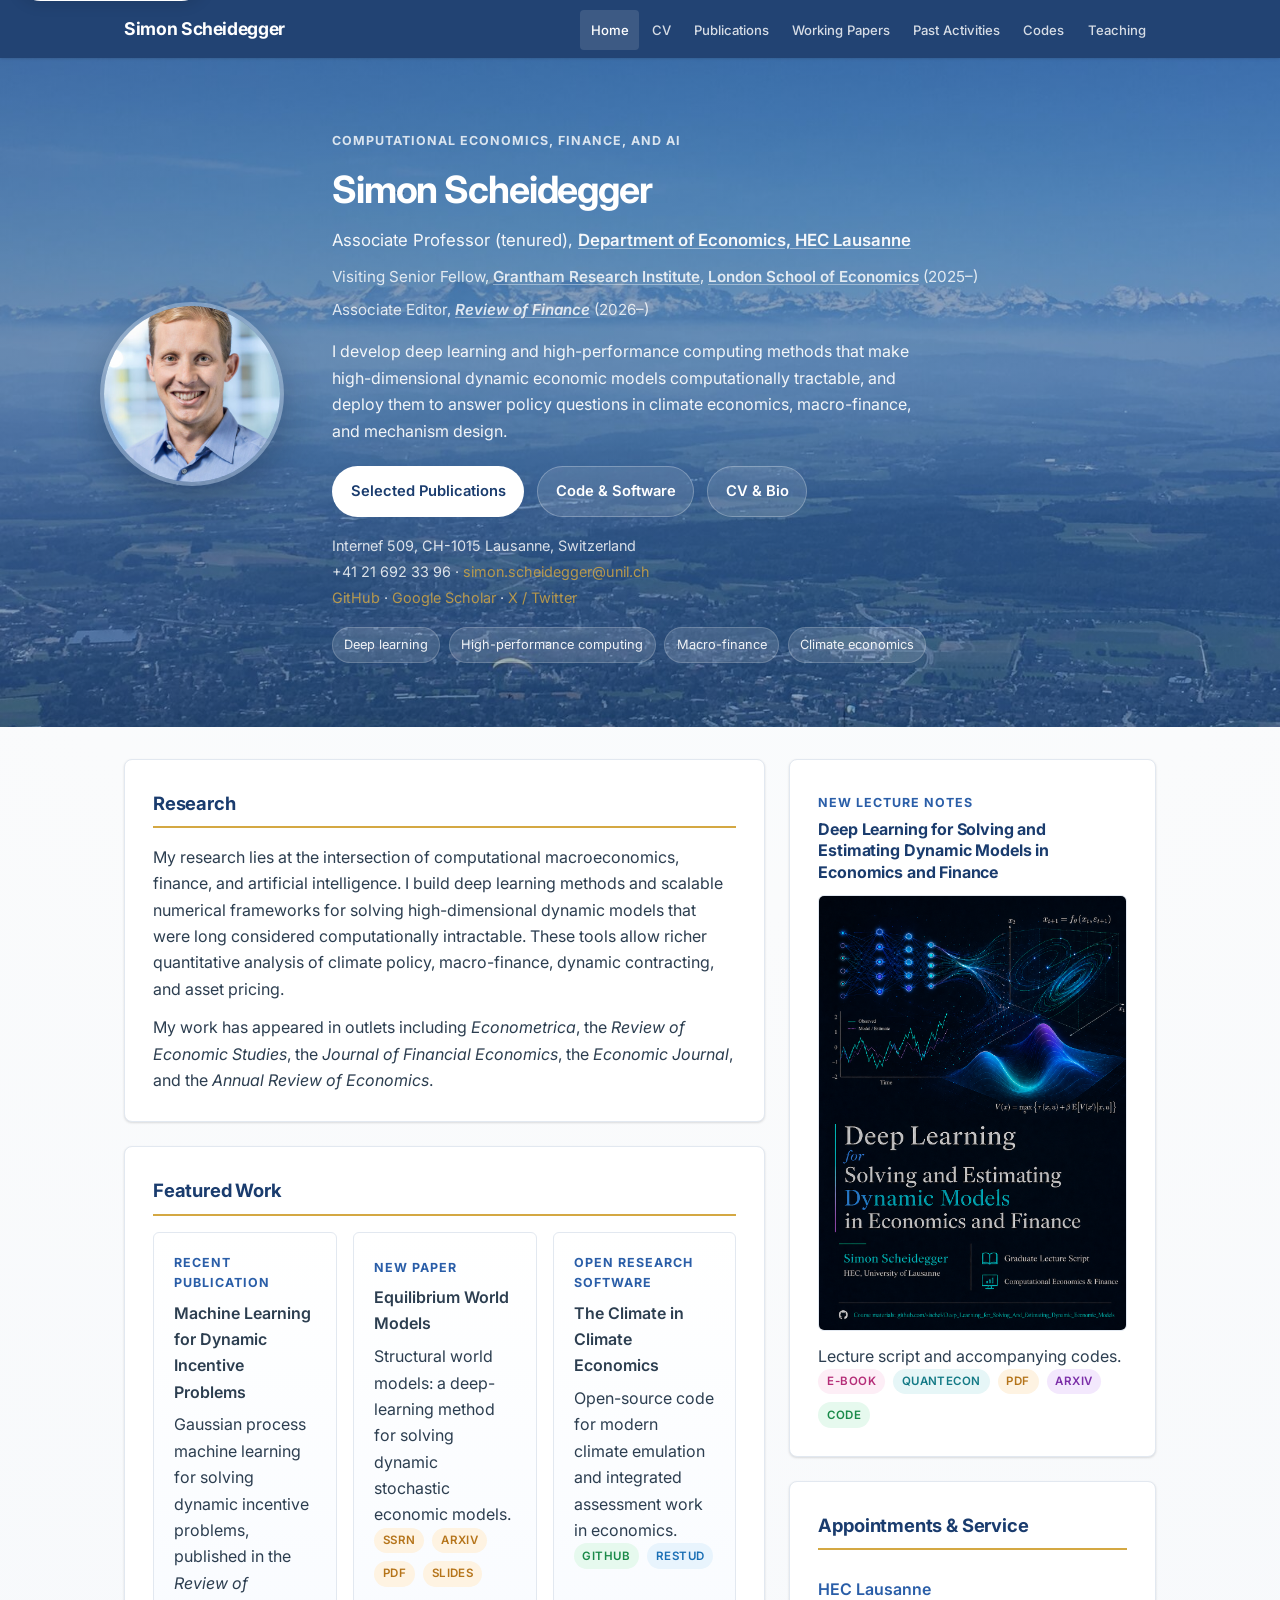
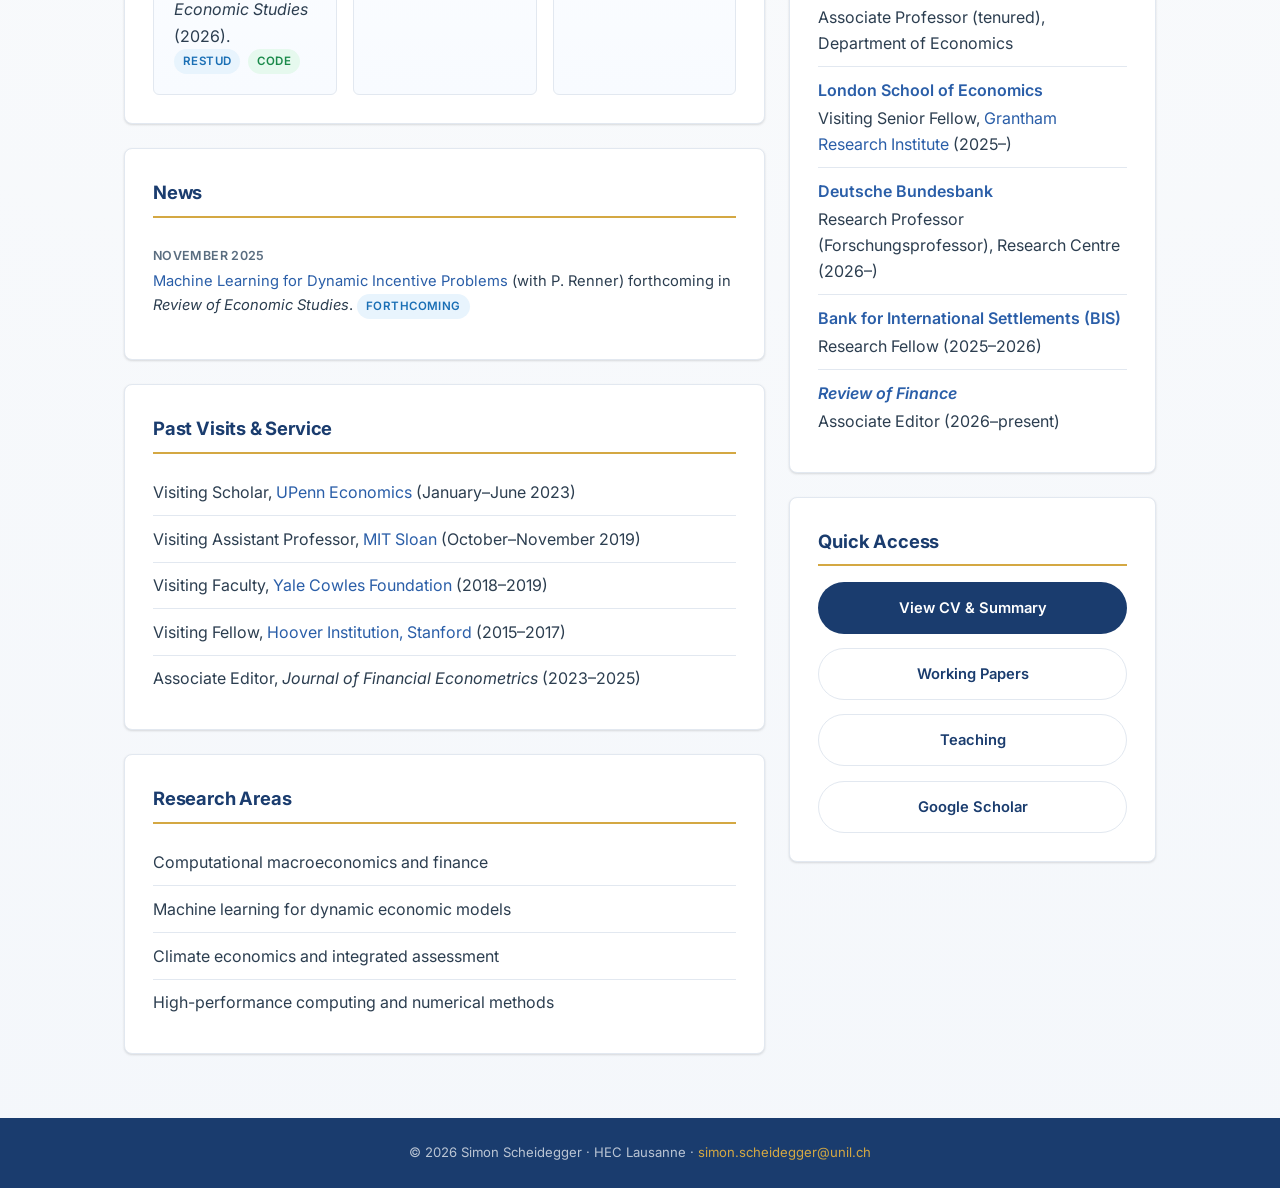
==== commit 809e8db7: "Mark Machine Learning for Dynamic Incentive Problems as forthcoming Co-Authored-By: Claude Fable 5.1" ====
--- a/index.html
+++ b/index.html
@@ -126,7 +126,7 @@
 
         <div class="news-item">
           <div class="news-date">November 2025</div>
-          <div class="news-text"><a href="https://academic.oup.com/restud/advance-article/doi/10.1093/restud/rdag105/8795945" target="_blank" rel="noopener noreferrer">Machine Learning for Dynamic Incentive Problems</a> (with P. Renner) accepted at <em>Review of Economic Studies</em>. <span class="badge badge-accepted">Accepted</span></div>
+          <div class="news-text"><a href="https://academic.oup.com/restud/advance-article/doi/10.1093/restud/rdag105/8795945" target="_blank" rel="noopener noreferrer">Machine Learning for Dynamic Incentive Problems</a> (with P. Renner) forthcoming in <em>Review of Economic Studies</em>. <span class="badge badge-accepted">Forthcoming</span></div>
         </div>
       </section>
 
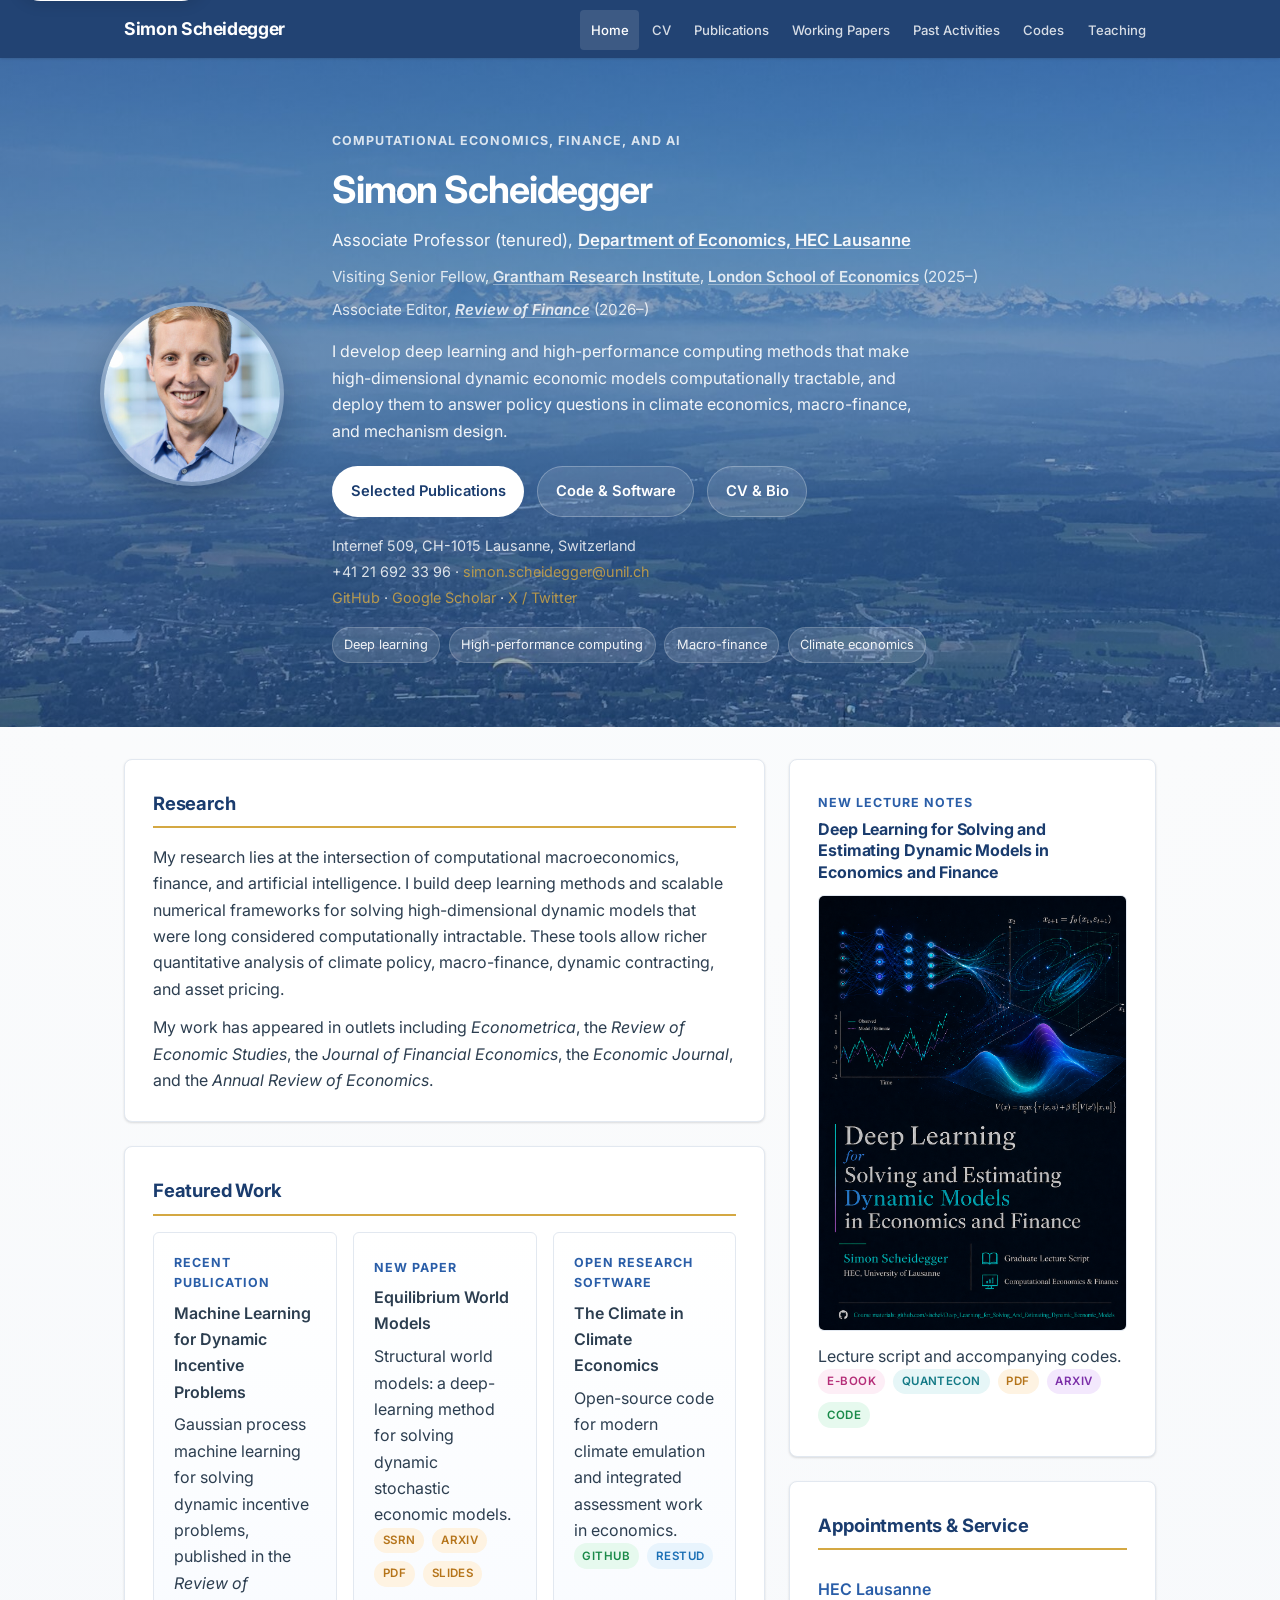
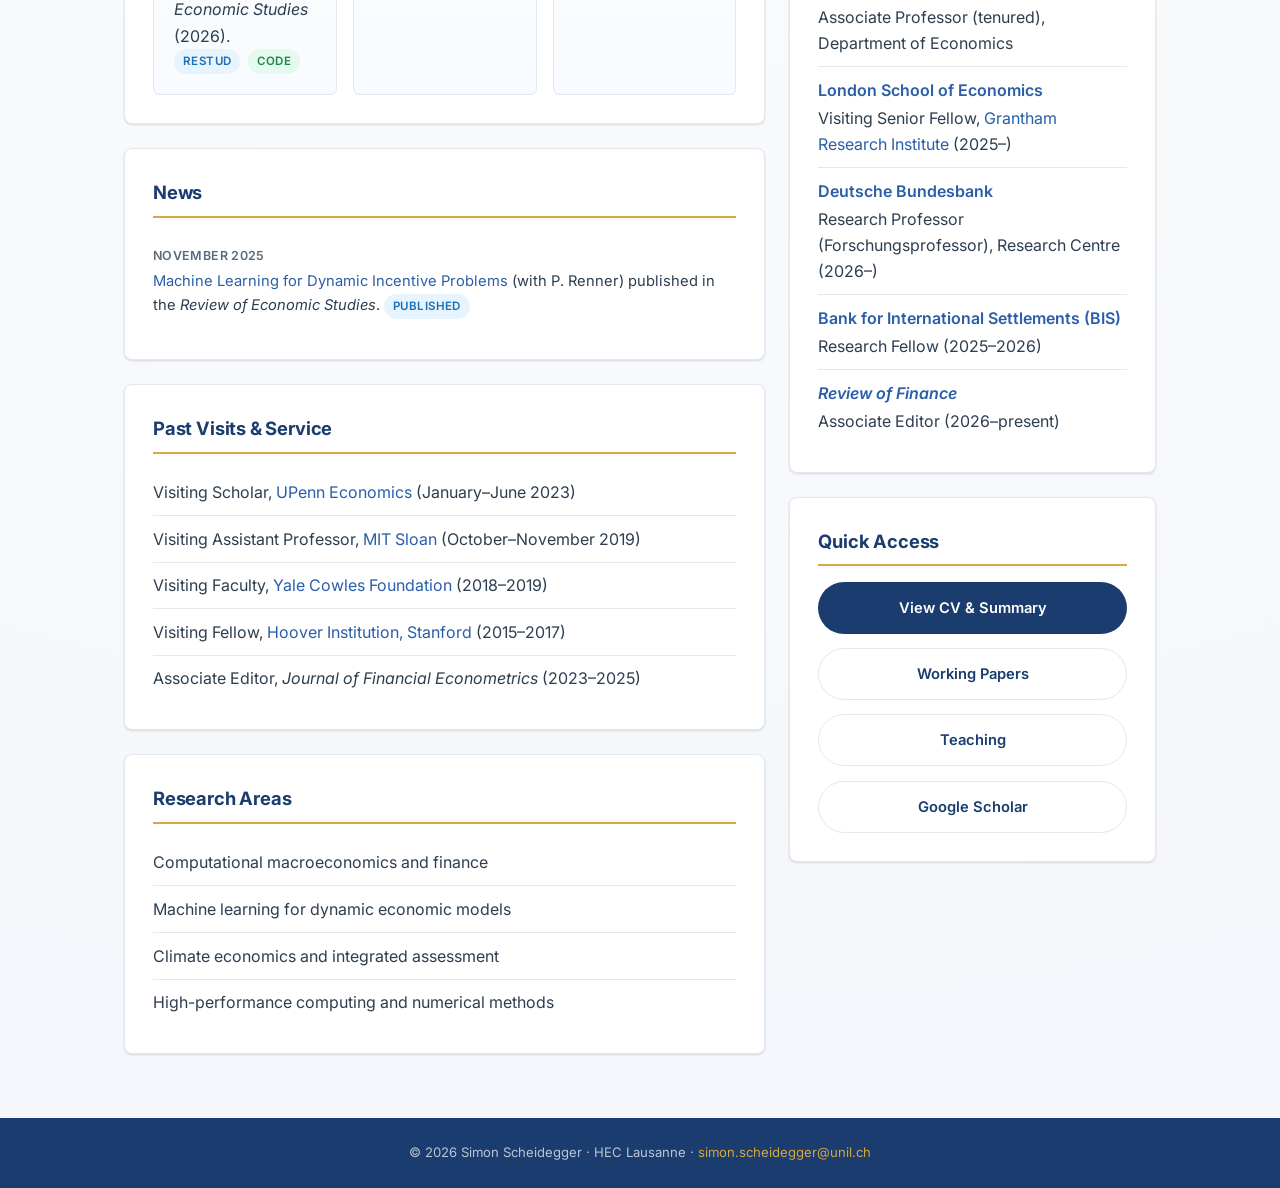
==== commit 7923f06b: "Mark Machine Learning for Dynamic Incentive Problems as published Co-Authored-By: Claude Fable 5.1 <" ====
--- a/index.html
+++ b/index.html
@@ -126,7 +126,7 @@
 
         <div class="news-item">
           <div class="news-date">November 2025</div>
-          <div class="news-text"><a href="https://academic.oup.com/restud/advance-article/doi/10.1093/restud/rdag105/8795945" target="_blank" rel="noopener noreferrer">Machine Learning for Dynamic Incentive Problems</a> (with P. Renner) forthcoming in <em>Review of Economic Studies</em>. <span class="badge badge-accepted">Forthcoming</span></div>
+          <div class="news-text"><a href="https://academic.oup.com/restud/advance-article/doi/10.1093/restud/rdag105/8795945" target="_blank" rel="noopener noreferrer">Machine Learning for Dynamic Incentive Problems</a> (with P. Renner) published in the <em>Review of Economic Studies</em>. <span class="badge badge-accepted">Published</span></div>
         </div>
       </section>
 
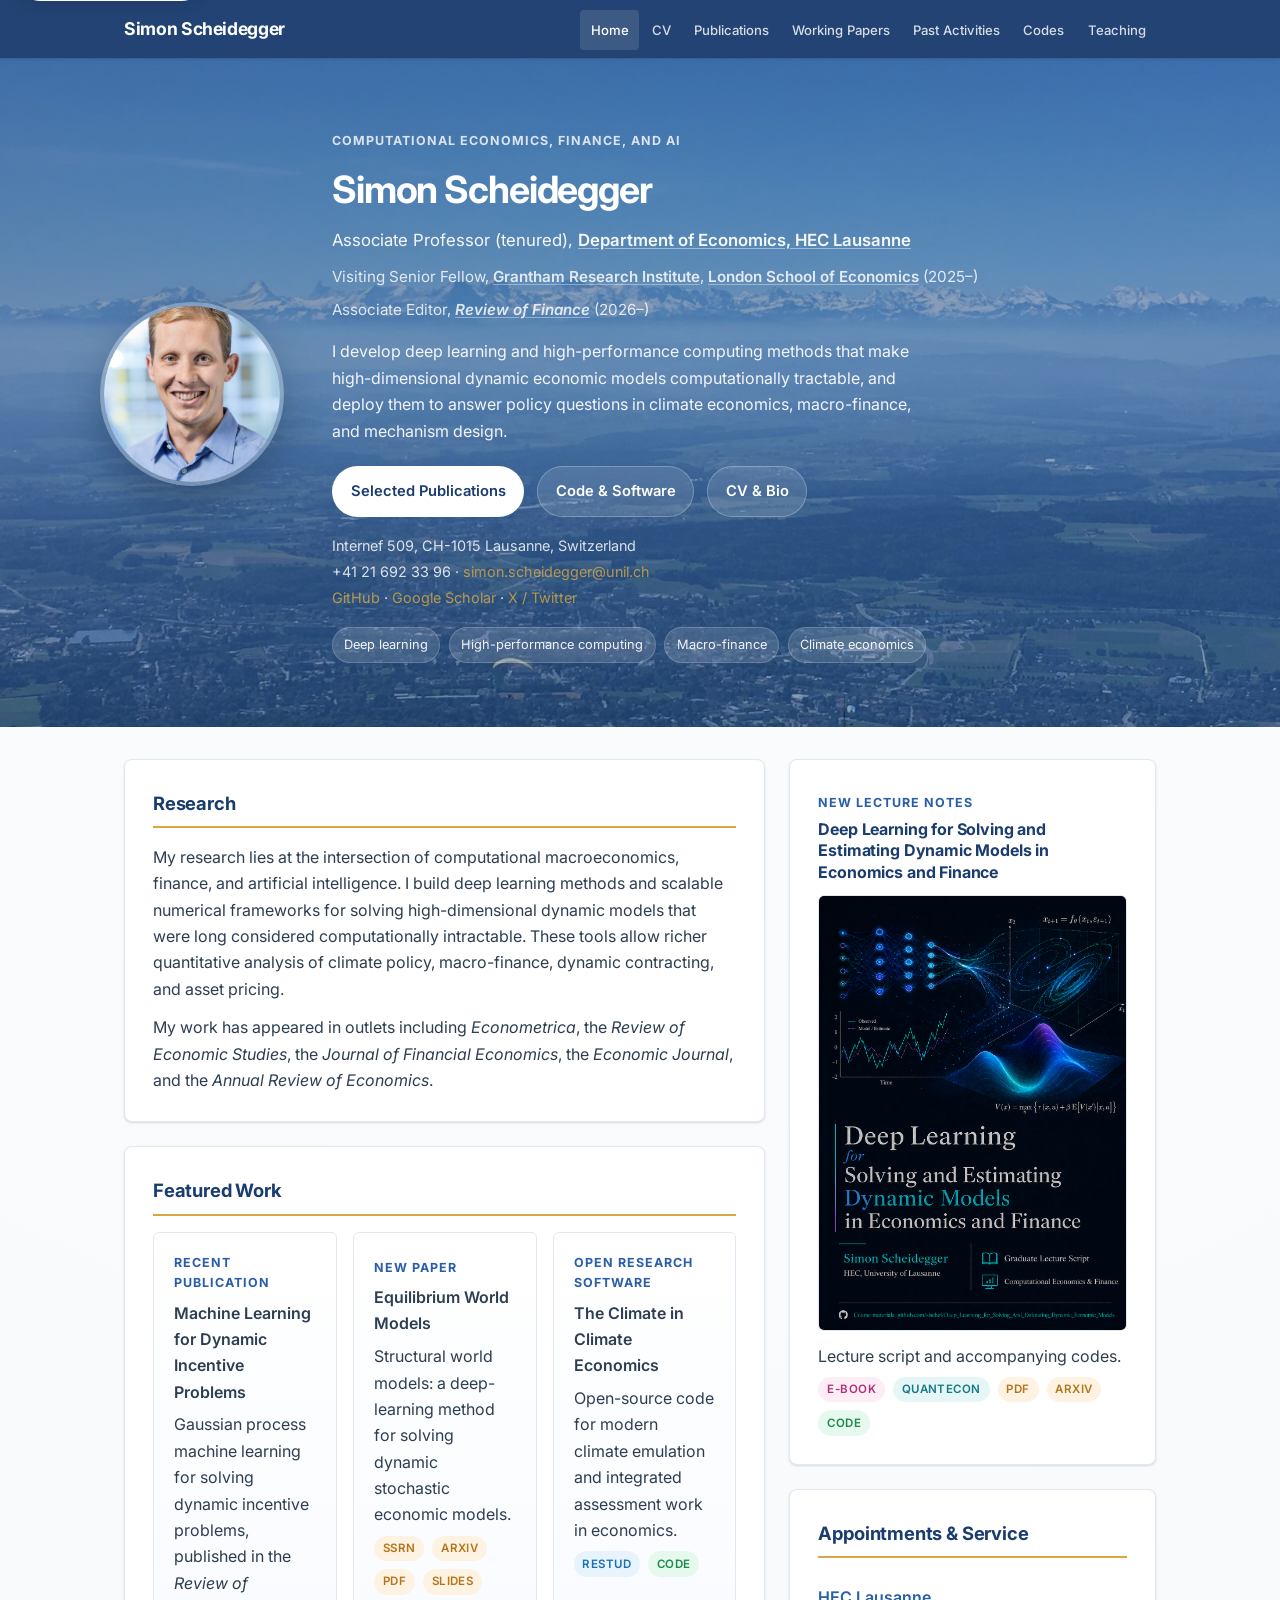
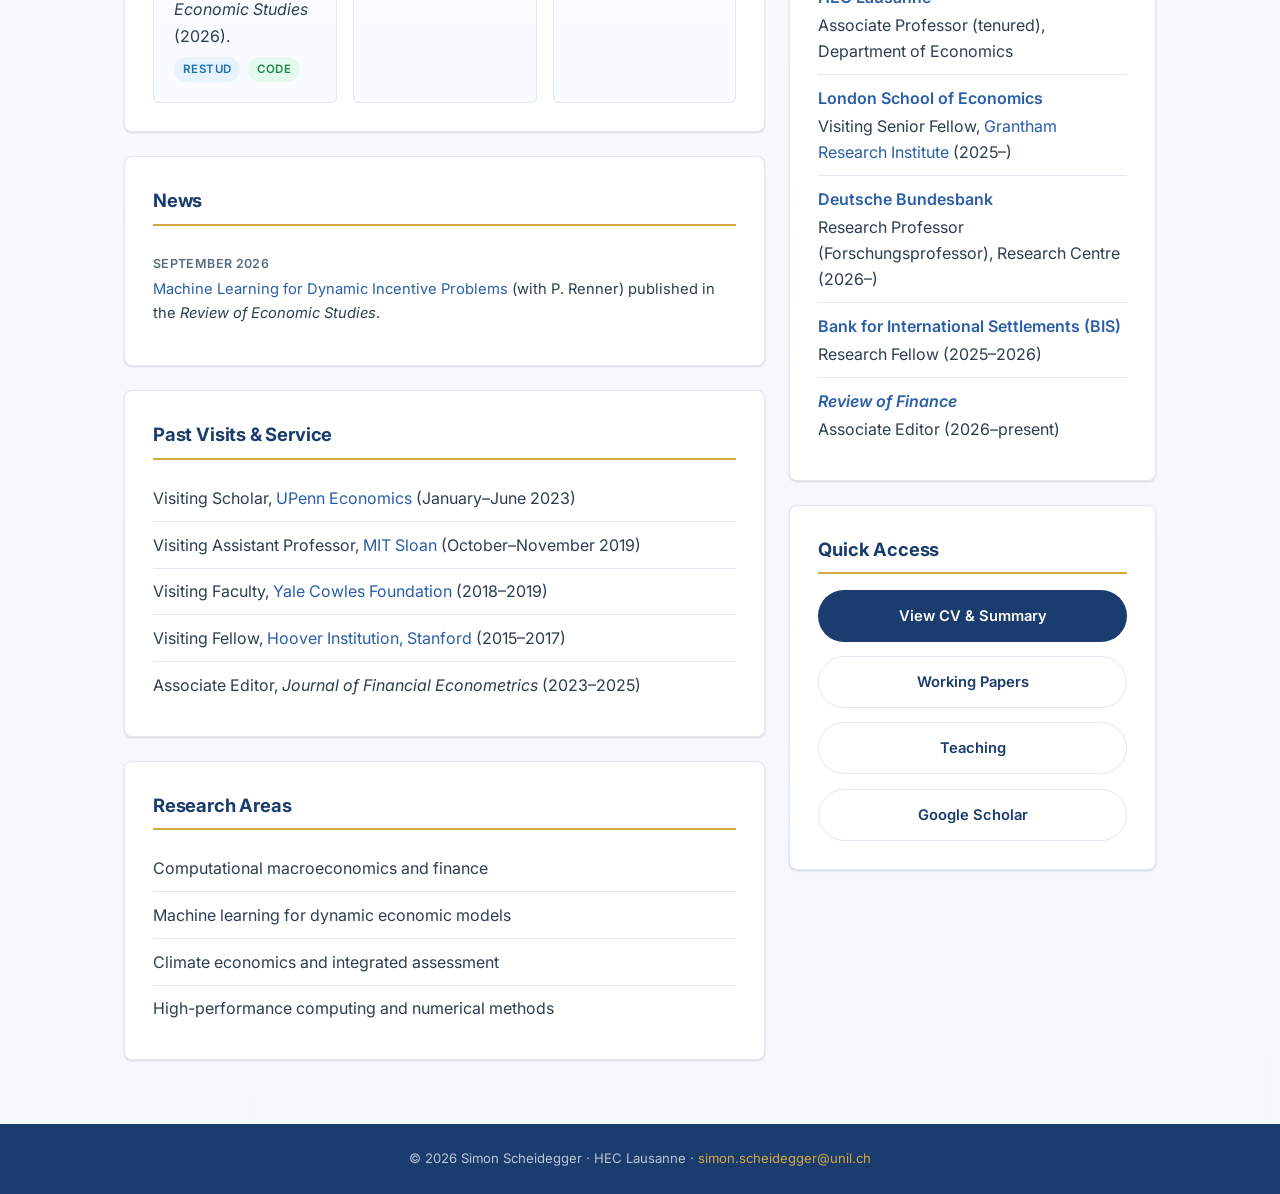
==== commit a3acb7f7: "Use badges uniformly across the site - One colour per resource kind: journal (blue), code (green), d" ====
--- a/index.html
+++ b/index.html
@@ -103,7 +103,7 @@
             <p>Structural world models: a deep-learning method for solving dynamic stochastic economic models.</p>
             <div class="repo-links">
               <a class="badge badge-pdf" href="https://papers.ssrn.com/sol3/papers.cfm?abstract_id=6977559" target="_blank" rel="noopener noreferrer">SSRN</a>
-              <a class="badge badge-pdf" href="https://arxiv.org/abs/2606.23463" target="_blank" rel="noopener noreferrer">ArXiv</a>
+              <a class="badge badge-pdf" href="https://arxiv.org/abs/2606.23463" target="_blank" rel="noopener noreferrer">arXiv</a>
               <a class="badge badge-pdf" href="https://drive.google.com/file/d/1yLDOnxJZqi20e06ag1ygpTGq5VO4GqJF/view?usp=sharing" target="_blank" rel="noopener noreferrer">PDF</a>
               <a class="badge badge-pdf" href="https://drive.google.com/file/d/1AYAnRVXJvpzeoS_pNgqZgXkEqRp7NFZq/view?usp=sharing" target="_blank" rel="noopener noreferrer">Slides</a>
             </div>
@@ -114,8 +114,8 @@
             <h3>The Climate in Climate Economics</h3>
             <p>Open-source code for modern climate emulation and integrated assessment work in economics.</p>
             <div class="repo-links">
-              <a class="badge badge-code" href="https://github.com/ClimateChangeEcon/Climate_in_Climate_Economics" target="_blank" rel="noopener noreferrer">GitHub</a>
               <a class="badge badge-journal" href="https://academic.oup.com/restud/advance-article-abstract/doi/10.1093/restud/rdae011/7593489" target="_blank" rel="noopener noreferrer">ReStud</a>
+              <a class="badge badge-code" href="https://github.com/ClimateChangeEcon/Climate_in_Climate_Economics" target="_blank" rel="noopener noreferrer">Code</a>
             </div>
           </article>
         </div>
@@ -125,8 +125,8 @@
         <h2>News</h2>
 
         <div class="news-item">
-          <div class="news-date">November 2025</div>
-          <div class="news-text"><a href="https://academic.oup.com/restud/advance-article/doi/10.1093/restud/rdag105/8795945" target="_blank" rel="noopener noreferrer">Machine Learning for Dynamic Incentive Problems</a> (with P. Renner) published in the <em>Review of Economic Studies</em>. <span class="badge badge-accepted">Published</span></div>
+          <div class="news-date">September 2026</div>
+          <div class="news-text"><a href="https://academic.oup.com/restud/advance-article/doi/10.1093/restud/rdag105/8795945" target="_blank" rel="noopener noreferrer">Machine Learning for Dynamic Incentive Problems</a> (with P. Renner) published in the <em>Review of Economic Studies</em>.</div>
         </div>
       </section>
 
@@ -164,7 +164,7 @@
           <a class="badge badge-book" href="https://sischei.github.io/Deep_Learning_for_Solving_And_Estimating_Dynamic_Economic_Models/" target="_blank" rel="noopener noreferrer">E-Book</a>
           <a class="badge badge-quantecon" href="https://quantecon.org/books/" target="_blank" rel="noopener noreferrer">QuantEcon</a>
           <a class="badge badge-pdf" href="https://github.com/sischei/Deep_Learning_for_Solving_And_Estimating_Dynamic_Economic_Models/blob/main/lecture_script/Deep_Learning_for_Solving_And_Estimating_Dynamic_Economic_Models.pdf" target="_blank" rel="noopener noreferrer">PDF</a>
-          <a class="badge badge-wp" href="https://arxiv.org/abs/2605.14493" target="_blank" rel="noopener noreferrer">arXiv</a>
+          <a class="badge badge-pdf" href="https://arxiv.org/abs/2605.14493" target="_blank" rel="noopener noreferrer">arXiv</a>
           <a class="badge badge-code" href="https://github.com/sischei/Deep_Learning_for_Solving_And_Estimating_Dynamic_Economic_Models" target="_blank" rel="noopener noreferrer">Code</a>
         </div>
       </section>
--- a/style.css
+++ b/style.css
@@ -271,12 +271,11 @@
 .badge-code      { background: #e6f9ee; color: #1a8a4a; }
 .badge-pdf       { background: #fef3e2; color: #b5741a; }
 .badge-new       { background: #ffe8e8; color: #c0392b; }
-.badge-accepted  { background: #e8f4fd; color: #1a6fb5; }
-.badge-wp        { background: #f3e8fd; color: #7b2ea8; }
 .badge-book      { background: #fdeef6; color: #b52e78; }
 .badge-quantecon { background: #e6f6f7; color: #147a86; }
 .badge-event     { background: #fff4e0; color: #b0601a; }
-.badge-video     { background: #ffe8e8; color: #c0392b; }
+.badge-media     { background: #ecebff; color: #4b3fbf; }
+.badge-press     { background: #eef1f5; color: #4a5568; }
 
 .tag-list,
 .clean-list {
@@ -327,7 +326,9 @@
 .pub-title a:hover { color: var(--accent); text-decoration: underline; }
 .pub-authors { font-size: .85rem; color: var(--text-light); margin: .2rem 0; }
 .pub-venue { font-size: .85rem; color: var(--text-light); font-style: italic; }
-.pub-links { margin-top: .4rem; display: flex; gap: .5rem; flex-wrap: wrap; }
+.pub-links,
+.repo-links,
+.seminar-links { margin-top: .5rem; display: flex; gap: .5rem; flex-wrap: wrap; }
 
 /* ===== Announcement Banner ===== */
 .announcement-banner {
@@ -470,7 +471,6 @@
 .repo-card:hover { box-shadow: var(--shadow-lg); transform: translateY(-1px); }
 .repo-card h3 { font-size: .95rem; margin-bottom: .4rem; color: var(--primary); }
 .repo-card p { font-size: .85rem; color: var(--text-light); margin-bottom: .6rem; }
-.repo-links { display: flex; gap: .5rem; flex-wrap: wrap; }
 .repo-img { width: 240px; height: 160px; object-fit: contain; border-radius: 6px; flex-shrink: 0; background: #f5f7fa; border: 1px solid var(--border); }
 .repo-body { flex: 1; min-width: 0; }
 @media (max-width: 768px) {
@@ -484,7 +484,6 @@
 .seminar-date { font-size: .8rem; font-weight: 600; color: var(--primary-light); }
 .seminar-speaker { font-weight: 600; font-size: .92rem; }
 .seminar-topic { font-size: .88rem; color: var(--text-light); font-style: italic; }
-.seminar-links { margin-top: .3rem; display: flex; gap: .5rem; }
 
 /* ===== Teaching ===== */
 .teaching-year { font-size: 1.1rem; font-weight: 700; color: var(--primary); margin: 1.5rem 0 .75rem; padding-bottom: .3rem; border-bottom: 1px solid var(--border); }
